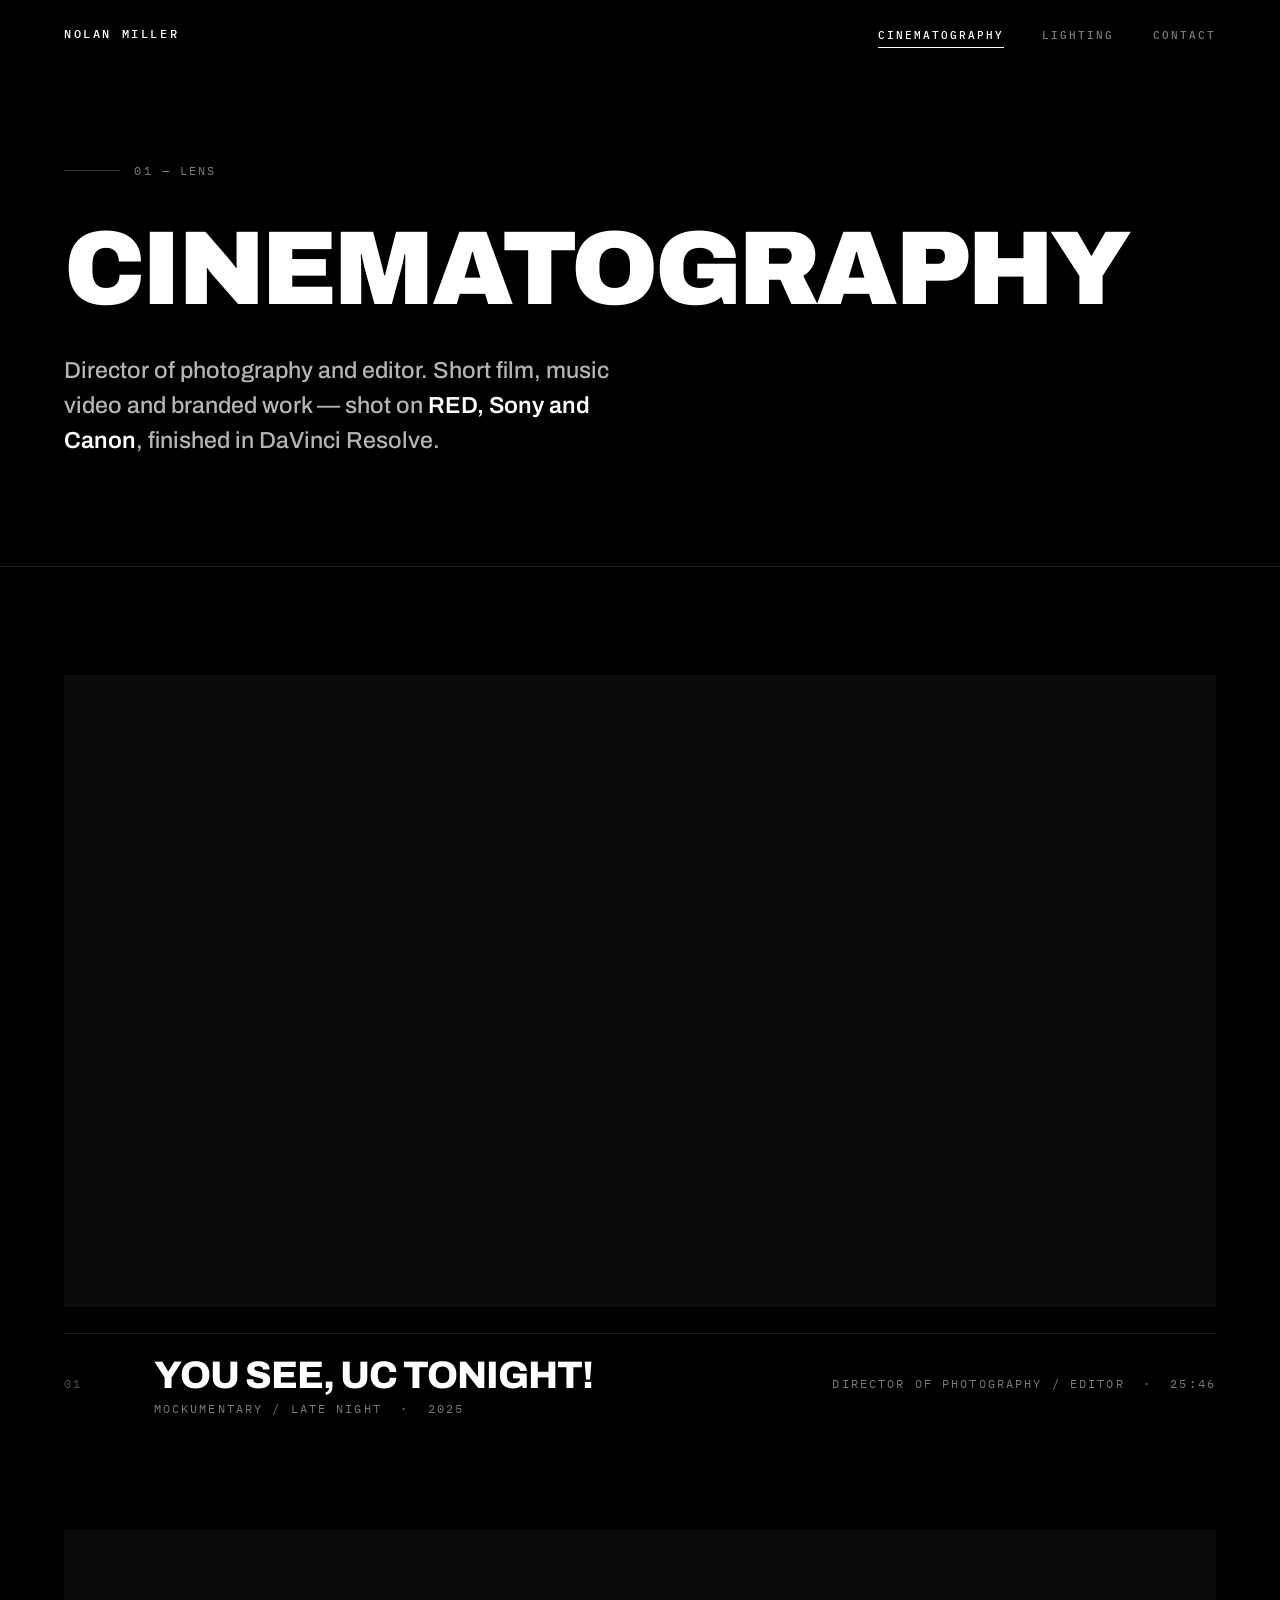
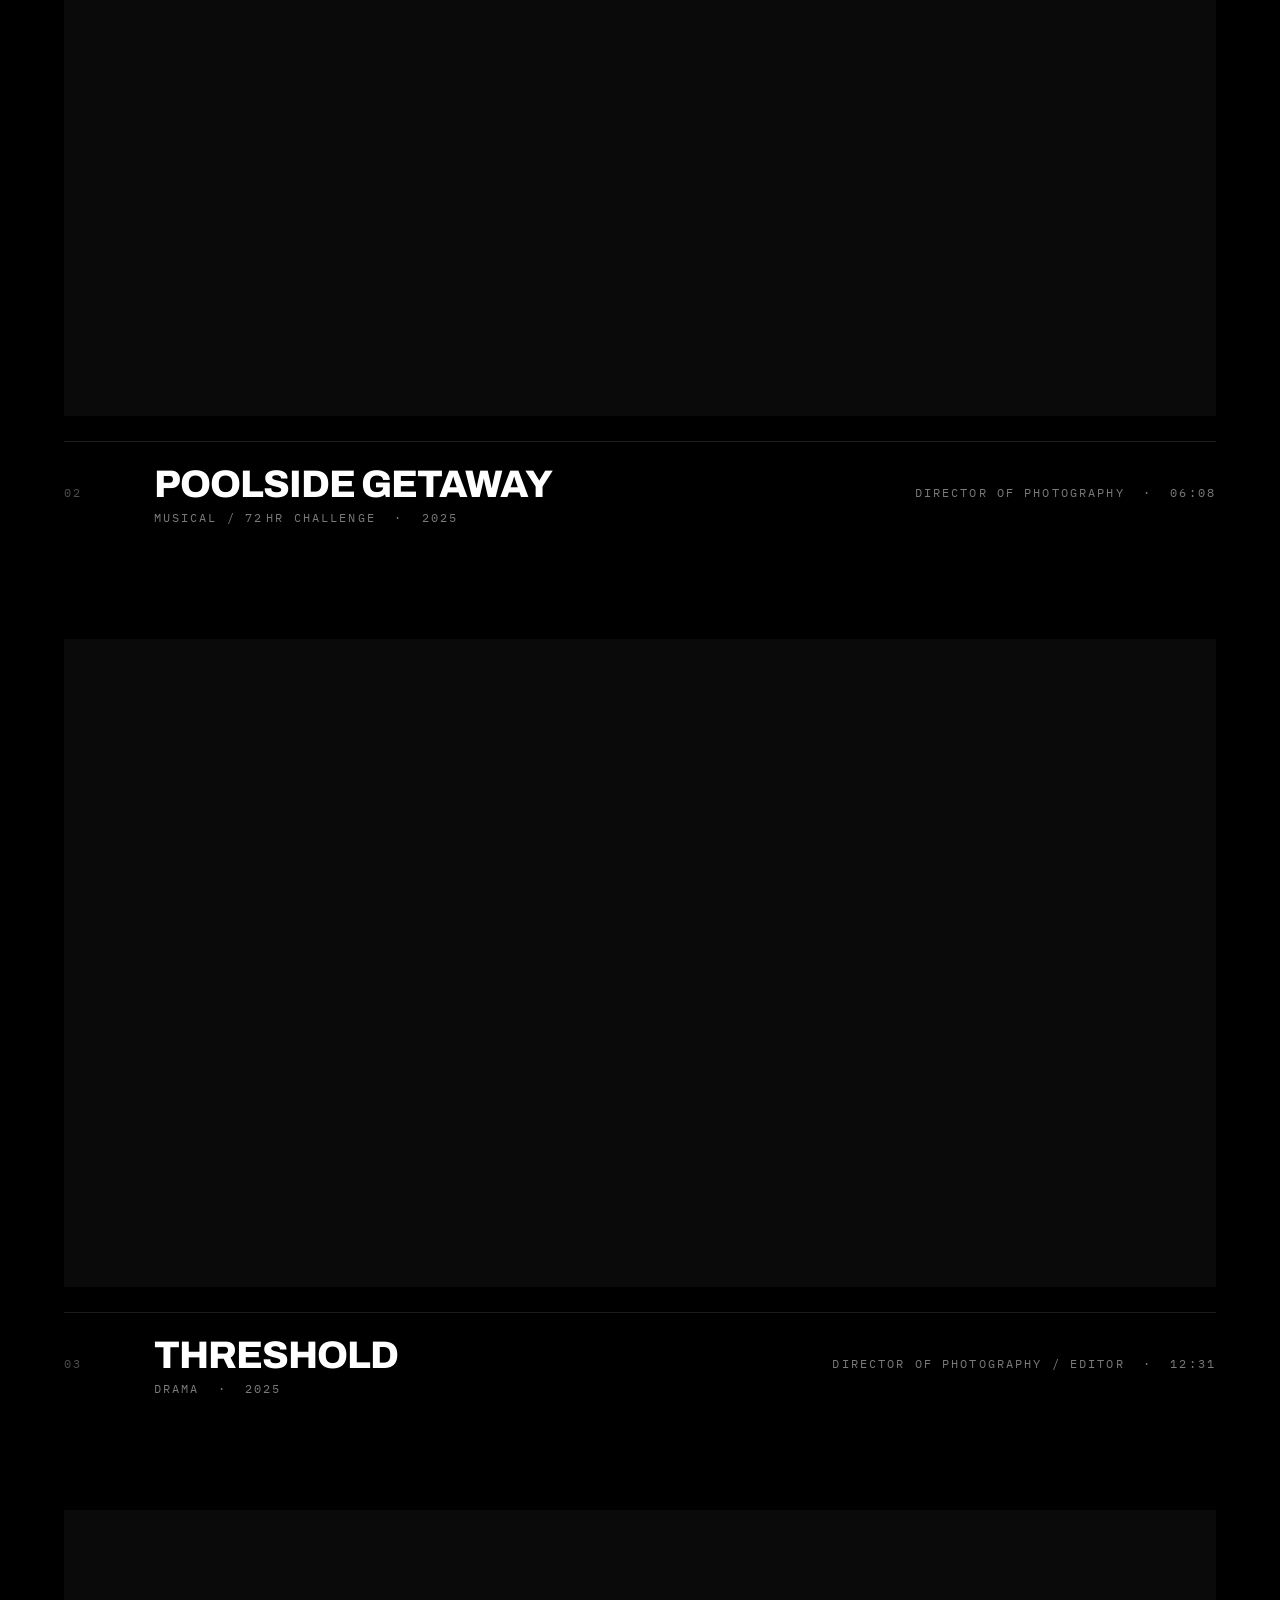
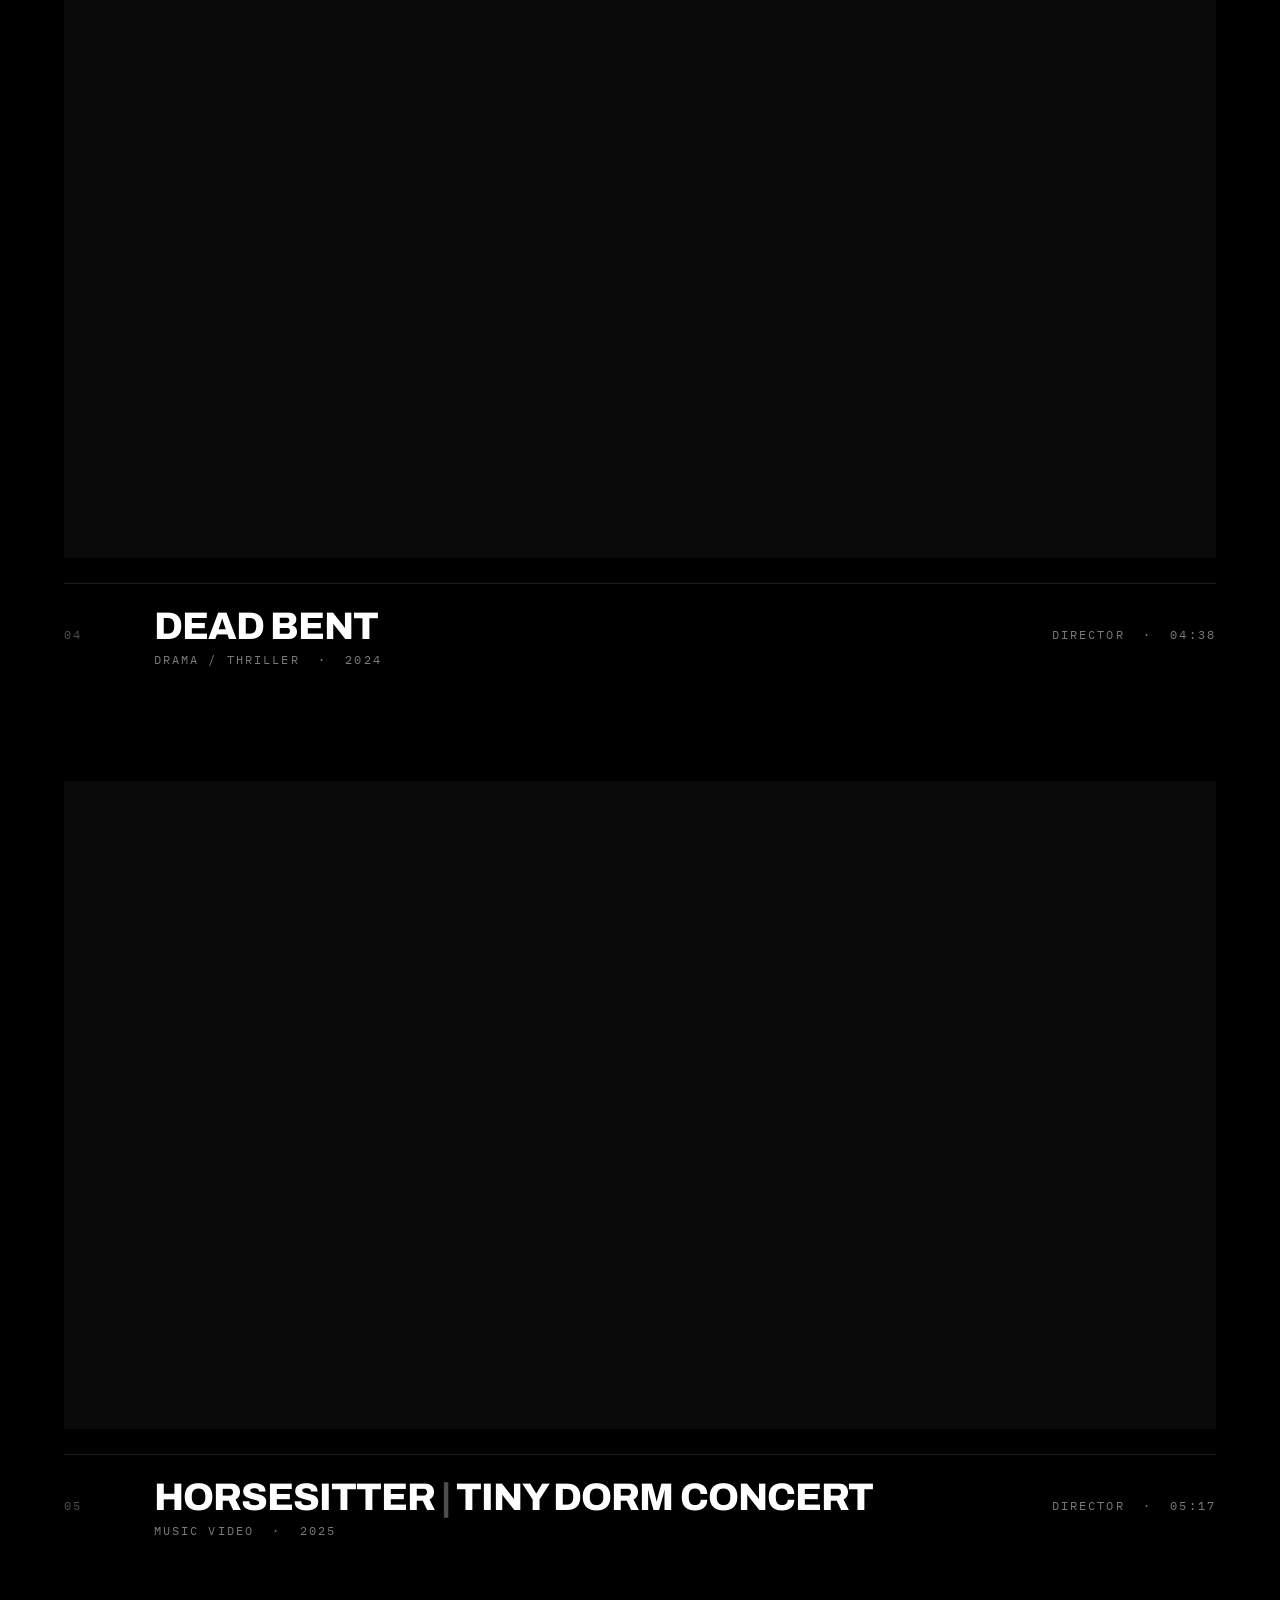
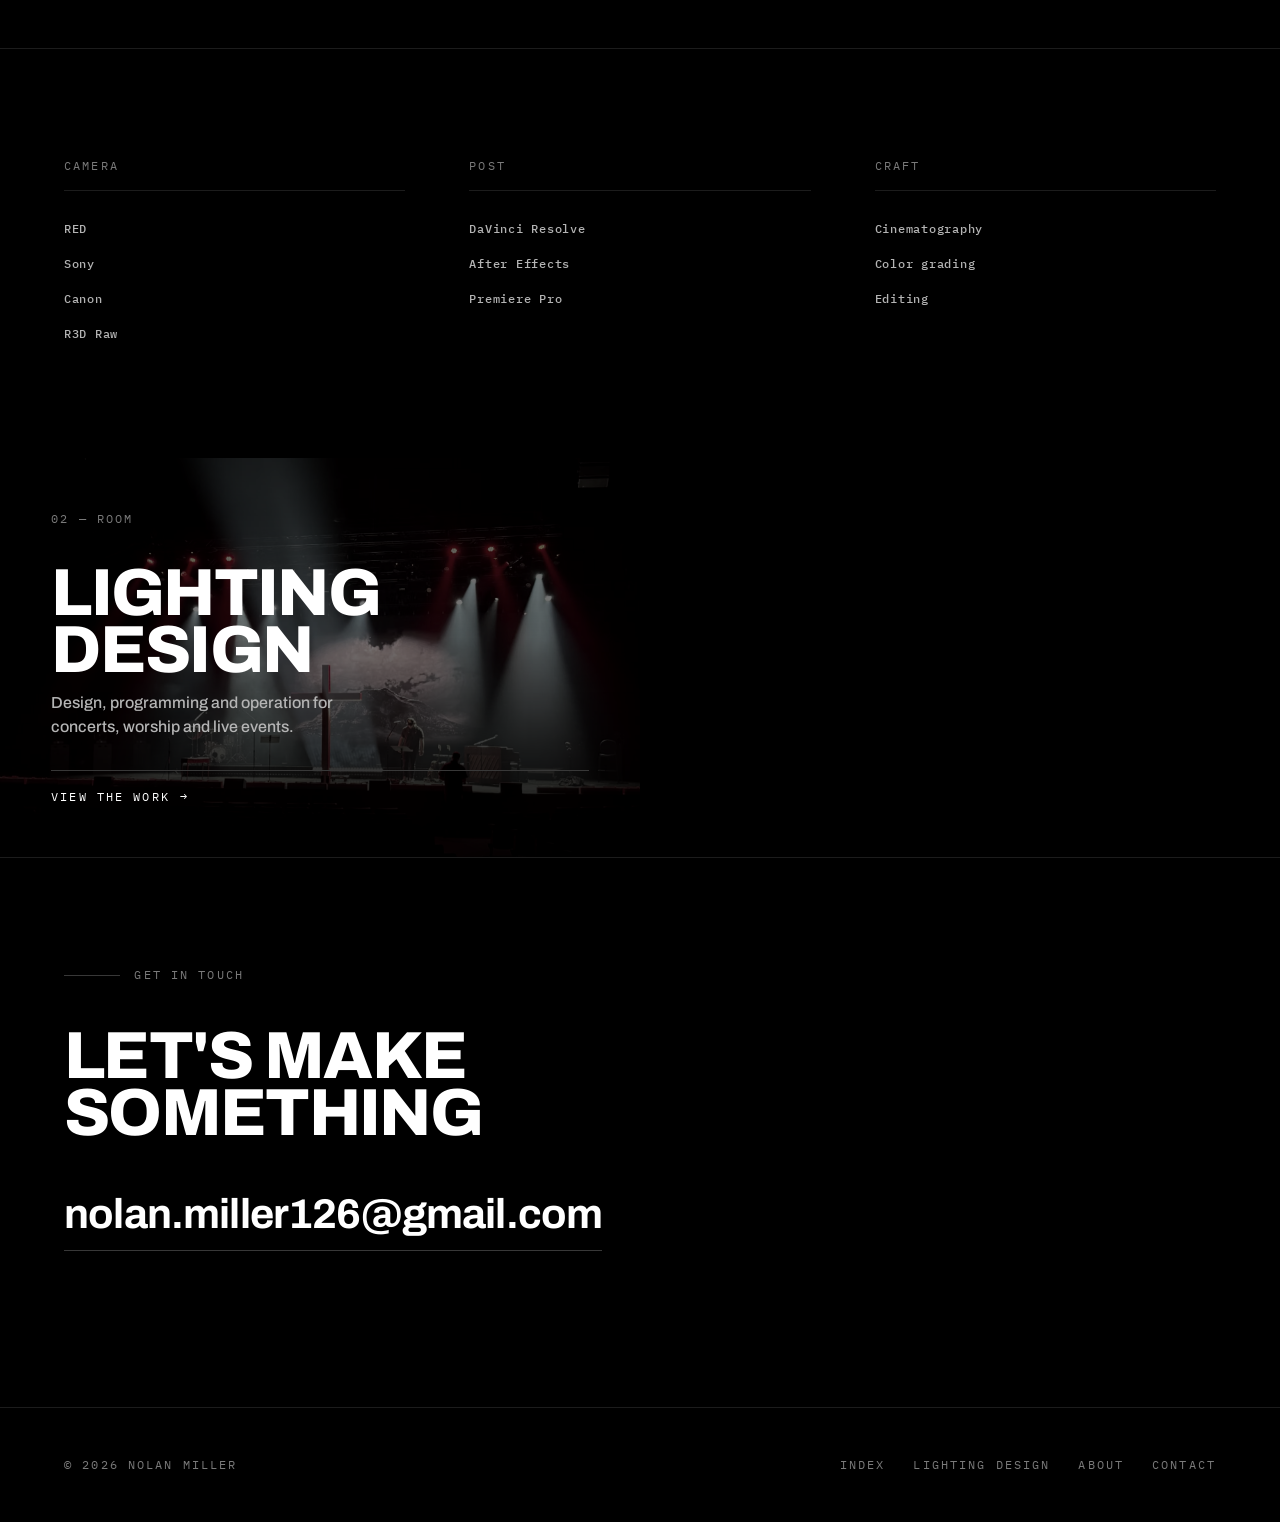
==== cinematography/index.html @ 94302ada "Redesign: "Blackout" — three pages built around light Rebuilds the site around one idea: cinematogra" ====
<!DOCTYPE html>
<html lang="en">
<head>
<meta charset="utf-8">
<meta name="viewport" content="width=device-width, initial-scale=1">
<title>Cinematography — Nolan Miller</title>
<meta name="description" content="Selected cinematography by Nolan Miller — director of photography for short film, music video and branded work in Cincinnati, Ohio.">
<meta name="theme-color" content="#000000">
<link rel="canonical" href="https://nolanmillermedia.com/cinematography/">

<link rel="icon" href="/images/favicon-32x32.png" sizes="32x32" type="image/png">
<link rel="icon" href="/images/favicon-16x16.png" sizes="16x16" type="image/png">
<link rel="apple-touch-icon" href="/images/apple-touch-icon.png">

<meta property="og:type" content="website">
<meta property="og:url" content="https://nolanmillermedia.com/cinematography/">
<meta property="og:title" content="Cinematography — Nolan Miller">
<meta property="og:description" content="Director of photography for short film, music video and branded work.">
<meta property="og:image" content="https://nolanmillermedia.com/images/social-preview.png">
<meta name="twitter:card" content="summary_large_image">

<link rel="preconnect" href="https://fonts.googleapis.com">
<link rel="preconnect" href="https://fonts.gstatic.com" crossorigin>
<link rel="stylesheet" href="https://fonts.googleapis.com/css2?family=Archivo:wght@500;600;700;800;900&family=IBM+Plex+Mono:wght@400;500&display=swap">
<link rel="stylesheet" href="/assets/site.css">
<script>document.documentElement.classList.add('js');</script>
</head>

<body>
<div class="blackout" aria-hidden="true"></div>
<a class="skip" href="#main">Skip to content</a>

<nav class="nav">
  <a class="nav-mark" href="/">Nolan Miller</a>
  <ul class="nav-links">
    <li><a href="/cinematography/" aria-current="page">Cinematography</a></li>
    <li><a href="/lighting/">Lighting</a></li>
    <li class="nav-keep"><a href="/#contact">Contact</a></li>
  </ul>
</nav>

<main id="main">

  <header class="statement shell" style="padding-top:clamp(8rem,18vh,12rem)">
    <p class="eyebrow mono">01 — Lens</p>
    <h1 class="display d-page">Cinematography</h1>
    <p class="lede" style="margin-top:clamp(1.5rem,4vw,2.5rem)">
      Director of photography and editor. Short film, music video and branded work — shot on
      <strong>RED, Sony and Canon</strong>, finished in DaVinci Resolve.
    </p>
  </header>

  <!-- Work ----------------------------------------------------------------- -->
  <div class="works" id="work">

    <!-- 01 -->
    <article class="work reveal">
      <a class="work-link" href="https://www.youtube.com/watch?v=8LwlV5GjqX0" target="_blank" rel="noopener">
        <div class="work-plate plate">
          <picture>
            <source type="image/avif" srcset="/images/opt/ysuc-still-1200.avif 1200w, /images/opt/ysuc-still-2000.avif 2000w" sizes="(max-width: 1600px) 100vw, 1600px">
            <img src="/images/opt/ysuc-still-1200.jpg"
                 srcset="/images/opt/ysuc-still-1200.jpg 1200w, /images/opt/ysuc-still-2000.jpg 2000w"
                 sizes="(max-width: 1600px) 100vw, 1600px"
                 alt="Still from You See, UC Tonight! — a performer seated at a desk under blue practical light."
                 width="1200" height="658" fetchpriority="high" decoding="async">
          </picture>
          <span class="work-cue mono mono--lit">Watch <span aria-hidden="true">&#8599;</span></span>
        </div>
        <div class="work-credit">
          <p class="work-no mono">01</p>
          <div>
            <h2 class="display d-md work-title">You See, UC Tonight!</h2>
            <p class="work-genre mono">Mockumentary / Late night &nbsp;·&nbsp; 2025</p>
          </div>
          <p class="work-role mono">Director of Photography / Editor &nbsp;·&nbsp; 25:46</p>
        </div>
      </a>
    </article>

    <!-- 02 -->
    <article class="work reveal">
      <a class="work-link" href="https://youtu.be/VwbERRhX_No" target="_blank" rel="noopener">
        <div class="work-plate plate">
          <picture>
            <source type="image/avif" srcset="/images/opt/poolside-1200.avif 1200w, /images/opt/poolside-2000.avif 2000w" sizes="(max-width: 1600px) 100vw, 1600px">
            <img src="/images/opt/poolside-1200.jpg"
                 srcset="/images/opt/poolside-1200.jpg 1200w, /images/opt/poolside-2000.jpg 2000w"
                 sizes="(max-width: 1600px) 100vw, 1600px"
                 alt="Still from Poolside Getaway — a daylit exterior portrait framed in widescreen."
                 width="1200" height="506" loading="lazy" decoding="async">
          </picture>
          <span class="work-cue mono mono--lit">Watch <span aria-hidden="true">&#8599;</span></span>
        </div>
        <div class="work-credit">
          <p class="work-no mono">02</p>
          <div>
            <h2 class="display d-md work-title">Poolside Getaway</h2>
            <p class="work-genre mono">Musical / 72&#8202;hr challenge &nbsp;·&nbsp; 2025</p>
          </div>
          <p class="work-role mono">Director of Photography &nbsp;·&nbsp; 06:08</p>
        </div>
      </a>
    </article>

    <!-- 03 — no public link yet -->
    <article class="work reveal">
      <div class="work-link">
        <div class="work-plate plate">
          <picture>
            <source type="image/avif" srcset="/images/opt/threshold-1200.avif 1200w, /images/opt/threshold-2000.avif 2000w" sizes="(max-width: 1600px) 100vw, 1600px">
            <img src="/images/opt/threshold-1200.jpg"
                 srcset="/images/opt/threshold-1200.jpg 1200w, /images/opt/threshold-2000.jpg 2000w"
                 sizes="(max-width: 1600px) 100vw, 1600px"
                 alt="Still from Threshold — a figure lit through a doorway, framed by foreground silhouettes."
                 width="1200" height="675" loading="lazy" decoding="async">
          </picture>
        </div>
        <div class="work-credit">
          <p class="work-no mono">03</p>
          <div>
            <h2 class="display d-md work-title">Threshold</h2>
            <p class="work-genre mono">Drama &nbsp;·&nbsp; 2025</p>
          </div>
          <p class="work-role mono">Director of Photography / Editor &nbsp;·&nbsp; 12:31</p>
        </div>
      </div>
    </article>

    <!-- 04 -->
    <article class="work reveal">
      <a class="work-link" href="https://www.youtube.com/watch?v=4_MYsiE-mr0" target="_blank" rel="noopener">
        <div class="work-plate plate">
          <picture>
            <source type="image/avif" srcset="/images/opt/dead-bent-1200.avif 1200w, /images/opt/dead-bent-2000.avif 2000w" sizes="(max-width: 1600px) 100vw, 1600px">
            <img src="/images/opt/dead-bent-1200.jpg"
                 srcset="/images/opt/dead-bent-1200.jpg 1200w, /images/opt/dead-bent-2000.jpg 2000w"
                 sizes="(max-width: 1600px) 100vw, 1600px"
                 alt="Still from Dead Bent — a figure seen through a partly open door in near darkness."
                 width="1200" height="675" loading="lazy" decoding="async">
          </picture>
          <span class="work-cue mono mono--lit">Watch <span aria-hidden="true">&#8599;</span></span>
        </div>
        <div class="work-credit">
          <p class="work-no mono">04</p>
          <div>
            <h2 class="display d-md work-title">Dead Bent</h2>
            <p class="work-genre mono">Drama / Thriller &nbsp;·&nbsp; 2024</p>
          </div>
          <p class="work-role mono">Director &nbsp;·&nbsp; 04:38</p>
        </div>
      </a>
    </article>

    <!-- 05 -->
    <article class="work reveal">
      <a class="work-link" href="https://www.youtube.com/watch?v=xXmFoCNyP7I" target="_blank" rel="noopener">
        <div class="work-plate plate">
          <picture>
            <source type="image/avif" srcset="/images/opt/horsesitter-1200.avif 1200w, /images/opt/horsesitter-2000.avif 2000w" sizes="(max-width: 1600px) 100vw, 1600px">
            <img src="/images/opt/horsesitter-1200.jpg"
                 srcset="/images/opt/horsesitter-1200.jpg 1200w, /images/opt/horsesitter-2000.jpg 2000w"
                 sizes="(max-width: 1600px) 100vw, 1600px"
                 alt="Still from Horsesitter's Tiny Dorm Concert — a four-piece band playing in a dorm room under pink and purple light."
                 width="1200" height="675" loading="lazy" decoding="async">
          </picture>
          <span class="work-cue mono mono--lit">Watch <span aria-hidden="true">&#8599;</span></span>
        </div>
        <div class="work-credit">
          <p class="work-no mono">05</p>
          <div>
            <h2 class="display d-md work-title">Horsesitter <span style="color:var(--grey-3)">|</span> Tiny Dorm Concert</h2>
            <p class="work-genre mono">Music video &nbsp;·&nbsp; 2025</p>
          </div>
          <p class="work-role mono">Director &nbsp;·&nbsp; 05:17</p>
        </div>
      </a>
    </article>

  </div>

  <!-- Toolkit -------------------------------------------------------------- -->
  <section class="toolkit shell">
    <div class="reveal">
      <h2 class="tool-head mono">Camera</h2>
      <ul class="tool-list">
        <li>RED</li><li>Sony</li><li>Canon</li><li>R3D Raw</li>
      </ul>
    </div>
    <div class="reveal reveal-1">
      <h2 class="tool-head mono">Post</h2>
      <ul class="tool-list">
        <li>DaVinci Resolve</li><li>After Effects</li><li>Premiere Pro</li>
      </ul>
    </div>
    <div class="reveal reveal-2">
      <h2 class="tool-head mono">Craft</h2>
      <ul class="tool-list">
        <li>Cinematography</li><li>Color grading</li><li>Editing</li>
      </ul>
    </div>
  </section>

  <!-- Next ----------------------------------------------------------------- -->
  <div class="split split--single">
    <a class="panel" href="/lighting/">
      <div class="panel-plate plate" aria-hidden="true">
        <picture>
          <source type="image/avif" srcset="/images/opt/room-04-1200.avif 1200w, /images/opt/room-04-2000.avif 2000w" sizes="100vw">
          <img src="/images/opt/room-04-1200.jpg"
               srcset="/images/opt/room-04-1200.jpg 1200w, /images/opt/room-04-2000.jpg 2000w"
               sizes="100vw" alt="" width="1200" height="900" loading="lazy" decoding="async">
        </picture>
      </div>
      <p class="panel-index mono">02 — Room</p>
      <h2 class="display d-lg panel-title">Lighting Design</h2>
      <p class="panel-sub">Design, programming and operation for concerts, worship and live events.</p>
      <span class="panel-go mono mono--lit">
        <span>View the work</span>
        <span class="arw" aria-hidden="true">&rarr;</span>
      </span>
    </a>
  </div>

  <section class="contact shell" id="contact">
    <p class="eyebrow mono reveal">Get in touch</p>
    <h2 class="display d-lg reveal reveal-1">Let's make<br>something</h2>
    <a class="contact-mail reveal reveal-2" href="mailto:nolan.miller126@gmail.com">nolan.miller126@gmail.com</a>
  </section>

</main>

<footer class="footer">
  <p class="mono">&copy; 2026 Nolan Miller</p>
  <ul class="footer-links mono">
    <li><a href="/">Index</a></li>
    <li><a href="/lighting/">Lighting Design</a></li>
    <li><a href="/#about">About</a></li>
    <li><a href="/#contact">Contact</a></li>
  </ul>
</footer>

<script src="/assets/site.js" defer></script>
</body>
</html>
---- assets/site.css ----
/* ==========================================================================
   nolanmillermedia.com — "Blackout"

   One rule, held everywhere: THE SITE HAS NO COLOR. THE WORK DOES.
   The page is black and white. Every pixel of hue comes from the photographs.
   There is deliberately no accent hue anywhere in this file.

   Second rule: work rests UNLIT and comes up on hover/focus. Browsing the
   site is bringing up light on things.
   ========================================================================== */

/* --- Tokens --------------------------------------------------------------- */

:root {
  --black:      #000;
  --raise:      #0a0a0a;   /* raised surface, barely off-black */
  --line:       #1c1c1c;   /* hairline rules */
  --line-lit:   #383838;   /* hairline on hover */

  --white:      #fff;
  --grey-1:     #b4b4b4;   /* body copy */
  --grey-2:     #7a7a7a;   /* secondary meta */
  --grey-3:     #4e4e4e;   /* tertiary, index numerals */

  --display: 'Archivo', 'Helvetica Neue', Helvetica, Arial, sans-serif;
  --mono: 'IBM Plex Mono', ui-monospace, SFMono-Regular, Menlo, monospace;

  /* A fader move: slow to start, decisive at the end. Used for every cue. */
  --cue: cubic-bezier(0.16, 1, 0.3, 1);

  --pad: clamp(1.25rem, 5vw, 5rem);   /* horizontal page gutter */
  --gap: clamp(5rem, 12vh, 11rem);    /* vertical section rhythm */
  --max: 1600px;
}

*, *::before, *::after { box-sizing: border-box; }

html {
  scroll-behavior: smooth;
  -webkit-text-size-adjust: 100%;
}

body {
  margin: 0;
  background: var(--black);
  color: var(--white);
  font-family: var(--display);
  font-weight: 500;
  line-height: 1.5;
  overflow-x: hidden;
  -webkit-font-smoothing: antialiased;
  -moz-osx-font-smoothing: grayscale;
}

img { display: block; max-width: 100%; height: auto; }

a { color: inherit; text-decoration: none; }

h1, h2, h3, p, figure, ul { margin: 0; padding: 0; }
ul { list-style: none; }

::selection { background: var(--white); color: var(--black); }

:focus-visible {
  outline: 2px solid var(--white);
  outline-offset: 3px;
}

.skip {
  position: absolute; left: -9999px;
  background: var(--white); color: var(--black);
  padding: .75rem 1.25rem; z-index: 200;
  font-family: var(--mono); font-size: .75rem;
}
.skip:focus { left: 1rem; top: 1rem; }

.shell { max-width: var(--max); margin-inline: auto; }


/* --- Type ----------------------------------------------------------------- */

/* Display: enormous, uppercase, set tight. A title card, not a headline. */
.display {
  font-weight: 800;
  text-transform: uppercase;
  letter-spacing: -0.025em;
  line-height: 0.86;
  margin: 0;
  text-wrap: balance;
  /* Safety net: "CINEMATOGRAPHY" is a single 14-character word that cannot
     wrap, so without this it silently clips instead of overflowing visibly.
     The clamps below are sized so this should never actually fire. */
  overflow-wrap: break-word;
}

.d-hero { font-size: clamp(3.4rem, 13vw, 12.5rem); font-weight: 900; letter-spacing: -0.035em; }

/* Sized against the longest title on the site, "CINEMATOGRAPHY", which sets
   ~8.9x its font-size in width. At 10vw inside 5vw gutters that leaves only a
   1% margin and clips the final letter around 1400-1470px, so this is
   deliberately backed off to keep real headroom at every width. */
.d-page { font-size: clamp(1.6rem, 8.2vw, 7.6rem);  font-weight: 900; letter-spacing: -0.035em; }

/* Archivo 900 uppercase runs ~10.1x its font-size for "CINEMATOGRAPHY". The
   lower bounds here are set from that measurement so the longest word still
   fits its container at 360px, the narrowest viewport worth supporting. */
.d-lg   { font-size: clamp(1.75rem, 5.2vw, 4.4rem); }
.d-md   { font-size: clamp(1.5rem, 3vw, 2.5rem); }

/* Mono: labels, credits, nav, anything that reads like a cue sheet. */
.mono {
  font-family: var(--mono);
  font-weight: 400;
  font-size: clamp(.62rem, 1.05vw, .74rem);
  letter-spacing: 0.18em;
  text-transform: uppercase;
  color: var(--grey-2);
}
.mono--lit { color: var(--white); }

/* Section eyebrow: mono label preceded by a short rule. */
.eyebrow {
  display: flex;
  align-items: center;
  gap: .9rem;
  margin-bottom: clamp(1.5rem, 4vw, 2.75rem);
}
.eyebrow::before {
  content: '';
  width: clamp(1.75rem, 5vw, 3.5rem);
  height: 1px;
  background: var(--line-lit);
  flex: none;
}

.lede {
  font-size: clamp(1.05rem, 1.9vw, 1.45rem);
  font-weight: 500;
  line-height: 1.5;
  color: var(--grey-1);
  max-width: 46ch;
  text-wrap: pretty;
}
.lede strong { color: var(--white); font-weight: 600; }


/* --- Nav ------------------------------------------------------------------ */

.nav {
  position: fixed;
  inset: 0 0 auto 0;
  z-index: 100;
  display: flex;
  align-items: center;
  justify-content: space-between;
  gap: 1rem;
  padding: 1.35rem var(--pad);
  border-bottom: 1px solid transparent;
  transition: background .5s var(--cue), border-color .5s var(--cue), padding .5s var(--cue);
}
.nav.is-stuck {
  background: rgba(0, 0, 0, .82);
  backdrop-filter: blur(14px) saturate(140%);
  -webkit-backdrop-filter: blur(14px) saturate(140%);
  border-bottom-color: var(--line);
  padding-block: 1rem;
}

.nav-mark {
  font-family: var(--mono);
  font-size: .74rem;
  letter-spacing: 0.22em;
  text-transform: uppercase;
  color: var(--white);
  white-space: nowrap;
}

.nav-links { display: flex; align-items: center; gap: clamp(1.1rem, 3vw, 2.6rem); }
.nav-links a {
  font-family: var(--mono);
  font-size: .7rem;
  letter-spacing: 0.18em;
  text-transform: uppercase;
  color: var(--grey-2);
  transition: color .3s var(--cue);
  position: relative;
  padding-block: .3rem;
}
.nav-links a:hover,
.nav-links a:focus-visible { color: var(--white); }
.nav-links a[aria-current='page'] { color: var(--white); }
.nav-links a[aria-current='page']::after {
  content: '';
  position: absolute;
  left: 0; right: 0; bottom: -2px;
  height: 1px;
  background: var(--white);
}

.nav-toggle { display: none; }


/* --- Hero ----------------------------------------------------------------- */

.hero {
  position: relative;
  min-height: 100svh;
  display: flex;
  flex-direction: column;
  justify-content: flex-end;
  padding: 8rem var(--pad) clamp(2rem, 5vh, 3.5rem);
  overflow: hidden;
  isolation: isolate;
}

.hero-plate {
  position: absolute;
  inset: 0;
  z-index: -2;
}
.hero-plate img {
  width: 100%; height: 100%;
  object-fit: cover;
  /* Knocked back so the type stays the loudest thing — but only just. This
     material is already very low-key, so heavy dimming crushes it to solid
     black and the photograph disappears entirely. */
  filter: brightness(.72) contrast(1.05) saturate(1.02);
}
/* Vignette + floor gradient so type always has something to sit on. */
.hero::after {
  content: '';
  position: absolute;
  inset: 0;
  z-index: -1;
  background:
    linear-gradient(to top, rgba(0,0,0,.92) 0%, rgba(0,0,0,.3) 42%, rgba(0,0,0,0) 68%, rgba(0,0,0,.35) 100%),
    radial-gradient(125% 90% at 50% 45%, transparent 42%, rgba(0,0,0,.55) 100%);
  pointer-events: none;
}

.hero-inner { position: relative; width: 100%; }

.hero-title { margin-bottom: clamp(1.25rem, 3vh, 2rem); }
.hero-title .ln { display: block; }

.hero-meta {
  display: flex;
  flex-wrap: wrap;
  align-items: baseline;
  gap: .6rem clamp(1rem, 3vw, 2.25rem);
  padding-top: clamp(1.1rem, 3vh, 1.75rem);
  border-top: 1px solid var(--line);
}
.hero-meta .sep { color: var(--grey-3); }

.hero-cue {
  position: absolute;
  right: var(--pad);
  bottom: clamp(2rem, 5vh, 3.5rem);
  display: flex;
  align-items: center;
  gap: .75rem;
}
.hero-cue .bar {
  width: 1px; height: 46px;
  background: linear-gradient(to bottom, var(--white), transparent);
  transform-origin: top;
  animation: cue-slide 2.4s var(--cue) infinite;
}
@keyframes cue-slide {
  0%   { transform: scaleY(0); opacity: 0; }
  35%  { transform: scaleY(1); opacity: 1; }
  100% { transform: scaleY(1); opacity: 0; }
}


/* --- Statement ------------------------------------------------------------ */

.statement {
  padding: var(--gap) var(--pad);
  border-bottom: 1px solid var(--line);
}
.statement .display { max-width: 22ch; }
.statement .display em {
  font-style: normal;
  color: var(--grey-3);
}


/* --- The split: two discipline panels ------------------------------------- */

.split {
  display: grid;
  grid-template-columns: 1fr 1fr;
  border-bottom: 1px solid var(--line);
}
.split > * + * { border-left: 1px solid var(--line); }

/* The single "next discipline" panel at the foot of a subpage is full-width,
   so it must be much shorter than the two half-width panels on the index —
   at the tall height it reads as an empty black box with a caption. */
.split--single .panel { min-height: clamp(17rem, 40vh, 24rem); }
.split--single .panel-index { margin-bottom: 1.25rem; }

.panel {
  position: relative;
  display: flex;
  flex-direction: column;
  justify-content: flex-end;
  min-height: clamp(30rem, 78vh, 46rem);
  padding: clamp(2rem, 4vw, 3.5rem);
  overflow: hidden;
  isolation: isolate;
}
.panel-plate { position: absolute; inset: 0; z-index: -2; }
.panel-plate img { width: 100%; height: 100%; object-fit: cover; }
.panel::after {
  content: '';
  position: absolute; inset: 0; z-index: -1;
  background: linear-gradient(to top, rgba(0,0,0,.92) 5%, rgba(0,0,0,.35) 55%, rgba(0,0,0,.6) 100%);
  pointer-events: none;
}

.panel-index { margin-bottom: auto; }
.panel-title { margin: clamp(.75rem, 2vw, 1.1rem) 0 .75rem; }
.panel-sub { color: var(--grey-1); font-size: clamp(.85rem, 1.4vw, 1rem); max-width: 32ch; font-weight: 500; }

.panel-go {
  display: inline-flex;
  align-items: center;
  gap: .6rem;
  margin-top: clamp(1.25rem, 3vw, 1.9rem);
  padding-top: 1.1rem;
  border-top: 1px solid var(--line-lit);
  width: 100%;
}
.panel-go .arw { transition: transform .55s var(--cue); }
.panel:hover .panel-go .arw,
.panel:focus-visible .panel-go .arw { transform: translateX(.4rem); }


/* --- Work: full-width cinematic frames ------------------------------------ */

.works { padding: var(--gap) 0; }

.work + .work { margin-top: clamp(3.5rem, 9vw, 7rem); }

.work-link { display: block; }

.work-plate {
  position: relative;
  overflow: hidden;
  background: var(--raise);
}
.work-plate img { width: 100%; }

/* The play/watch cue, revealed on hover. */
.work-cue {
  position: absolute;
  inset: auto auto clamp(1rem, 2vw, 1.75rem) clamp(1rem, 2vw, 1.75rem);
  display: inline-flex;
  align-items: center;
  gap: .6rem;
  padding: .55rem .9rem;
  background: rgba(0,0,0,.55);
  backdrop-filter: blur(8px);
  -webkit-backdrop-filter: blur(8px);
  border: 1px solid rgba(255,255,255,.28);
  opacity: 0;
  transform: translateY(.5rem);
  transition: opacity .5s var(--cue), transform .5s var(--cue);
}
.work-link:hover .work-cue,
.work-link:focus-visible .work-cue { opacity: 1; transform: none; }

.work-credit {
  display: grid;
  grid-template-columns: 4rem 1fr auto;
  align-items: baseline;
  gap: clamp(.75rem, 2vw, 2rem);
  padding: clamp(1rem, 2.2vw, 1.6rem) var(--pad) 0;
  border-top: 1px solid var(--line);
  margin-top: clamp(1rem, 2.2vw, 1.6rem);
  transition: border-color .5s var(--cue);
}
.work-link:hover .work-credit,
.work-link:focus-visible .work-credit { border-top-color: var(--line-lit); }

.work-no { color: var(--grey-3); }
.work-title { transition: opacity .4s var(--cue); }
.work-genre { margin-top: .5rem; }
.work-role { text-align: right; white-space: nowrap; }

.works .work { padding-inline: var(--pad); }
.works .work-credit { padding-inline: 0; }


/* --- Credits list (lighting) ---------------------------------------------- */

.credits { border-top: 1px solid var(--line); }

.credit {
  display: grid;
  grid-template-columns: 4rem 1.1fr 1fr;
  gap: clamp(1rem, 3vw, 3rem);
  padding: clamp(2rem, 4vw, 3.25rem) var(--pad);
  border-bottom: 1px solid var(--line);
  transition: background .5s var(--cue);
}
.credit:hover { background: var(--raise); }

.credit-no { color: var(--grey-3); }
.credit-venue { margin-bottom: .6rem; }
.credit-role { margin-bottom: 1.1rem; }
.credit-body { color: var(--grey-1); font-size: clamp(.9rem, 1.4vw, 1.02rem); max-width: 44ch; }

.credit-specs { display: flex; flex-direction: column; gap: .5rem; align-items: flex-start; }
.spec {
  display: flex; gap: .75rem;
  font-family: var(--mono);
  font-size: .68rem;
  letter-spacing: .14em;
  text-transform: uppercase;
}
.spec dt { color: var(--grey-3); min-width: 5.5rem; }
.spec dd { color: var(--grey-1); margin: 0; }


/* --- Gallery -------------------------------------------------------------- */

.gallery {
  display: grid;
  grid-template-columns: repeat(2, 1fr);
  gap: 1px;
  background: var(--line);
  border-block: 1px solid var(--line);
}
.shot { position: relative; overflow: hidden; background: var(--black); }
.shot img { width: 100%; height: 100%; object-fit: cover; }

/* The two 4:5 portraits get portrait frames instead of being cropped to 16:9,
   which is what the old carousel did — it showed a narrow band of a tall photo.
   Pairs are matched by aspect so each grid row resolves to one clean height. */
.shot--tall { aspect-ratio: 4 / 5; }
.shot--wide { aspect-ratio: 4 / 3; }

.shot-cap {
  position: absolute;
  inset: auto 0 0 0;
  padding: 2.5rem 1rem .9rem;
  background: linear-gradient(to top, rgba(0,0,0,.85), transparent);
  opacity: 0;
  transition: opacity .5s var(--cue);
}
.shot:hover .shot-cap { opacity: 1; }


/* --- Toolkit -------------------------------------------------------------- */

.toolkit {
  display: grid;
  grid-template-columns: repeat(3, 1fr);
  gap: clamp(2rem, 5vw, 4rem);
  padding: var(--gap) var(--pad);
  border-top: 1px solid var(--line);
}
.tool-head { padding-bottom: 1rem; margin-bottom: 1.25rem; border-bottom: 1px solid var(--line); }
.tool-list li {
  font-family: var(--mono);
  font-size: .78rem;
  letter-spacing: .06em;
  color: var(--grey-1);
  padding: .5rem 0;
}


/* --- About ---------------------------------------------------------------- */

.about {
  display: grid;
  grid-template-columns: 1fr 1.15fr;
  gap: clamp(2rem, 6vw, 6rem);
  padding: var(--gap) var(--pad);
  border-bottom: 1px solid var(--line);
}
.about-body { display: flex; flex-direction: column; gap: 1.25rem; }
.about-body p {
  color: var(--grey-1);
  font-size: clamp(1rem, 1.5vw, 1.15rem);
  line-height: 1.65;
  max-width: 52ch;
  text-wrap: pretty;
}
.about-body p:first-child { color: var(--white); font-size: clamp(1.1rem, 2vw, 1.5rem); line-height: 1.45; }


/* --- Contact -------------------------------------------------------------- */

.contact { padding: var(--gap) var(--pad); }

.contact-mail {
  display: inline-block;
  margin: clamp(1.5rem, 4vw, 2.5rem) 0 clamp(2rem, 5vw, 3rem);
  font-size: clamp(1.1rem, 3.6vw, 2.6rem);
  font-weight: 700;
  letter-spacing: -0.02em;
  border-bottom: 1px solid var(--line-lit);
  padding-bottom: .35rem;
  transition: border-color .4s var(--cue), opacity .4s var(--cue);
  overflow-wrap: anywhere;
}
.contact-mail:hover { border-bottom-color: var(--white); }

.profiles {
  display: grid;
  grid-template-columns: repeat(3, 1fr);
  border-top: 1px solid var(--line);
}
.profile {
  display: flex;
  flex-direction: column;
  gap: .55rem;
  padding: clamp(1.25rem, 3vw, 2rem) 0;
  border-bottom: 1px solid transparent;
  transition: border-color .45s var(--cue);
}
.profile + .profile { border-left: 1px solid var(--line); padding-left: clamp(1rem, 3vw, 2rem); }
.profile:hover { border-bottom-color: var(--white); }
.profile-handle { color: var(--grey-1); font-family: var(--mono); font-size: .78rem; letter-spacing: .08em; }


/* --- Footer --------------------------------------------------------------- */

.footer {
  display: flex;
  flex-wrap: wrap;
  align-items: center;
  justify-content: space-between;
  gap: 1rem 2rem;
  padding: clamp(2rem, 5vw, 3rem) var(--pad);
  border-top: 1px solid var(--line);
}
.footer-links { display: flex; flex-wrap: wrap; gap: 1rem 1.75rem; }
.footer-links a { transition: color .3s var(--cue); }
.footer-links a:hover { color: var(--white); }


/* ==========================================================================
   UNLIT → LIT
   Work rests dimmed and desaturated, and comes up to full colour on
   hover/focus. Gated behind (hover: hover) so touch devices — which can
   never trigger it — get the lit state from the start.
   ========================================================================== */

.plate img {
  transition: filter 1.1s var(--cue), transform 1.4s var(--cue);
  will-change: filter, transform;
}

@media (hover: hover) and (pointer: fine) {
  /* Tuned against this specific material: these are night exteriors, haze and
     low-key interiors, so the unlit state has to stay readable rather than
     going to mud. Desaturation carries most of the "unlit" read; brightness
     only assists. */
  .plate img { filter: grayscale(.62) brightness(.74) contrast(1.06); }

  .panel:hover .plate img,
  .panel:focus-visible .plate img,
  .work-link:hover .plate img,
  .work-link:focus-visible .plate img,
  .shot:hover img,
  .shot:focus-within img {
    filter: none;
    transform: scale(1.035);
  }

  /* A bump: neighbouring work dims slightly further while one is lit. */
  .works:hover .work-link:not(:hover) .work-title { opacity: .45; }
}


/* ==========================================================================
   CUES (motion)

   Everything here degrades safely. Reveals only arm themselves once the
   `js` class is on <html>, so with JS disabled every element is simply
   visible — the previous site went fully blank without JS.
   ========================================================================== */

/* Blackout → up. Pure CSS, so it can never leave the page stuck black. */
.blackout { display: none; }

.js .blackout {
  display: block;
  position: fixed;
  inset: 0;
  z-index: 300;
  background: var(--black);
  pointer-events: none;
  animation: house-lights 1.5s var(--cue) forwards;
}
@keyframes house-lights {
  0%   { opacity: 1; }
  100% { opacity: 0; visibility: hidden; }
}

.js .hero-plate img { animation: plate-up 2.4s var(--cue) forwards; }
@keyframes plate-up {
  from { transform: scale(1.07); }
  to   { transform: none; }
}

.js .hero-inner > * { animation: fade-up 1.15s var(--cue) backwards; }
.js .hero-title { animation-delay: .35s; }
.js .hero-meta  { animation-delay: .55s; }
.js .hero-cue   { animation: fade-up 1.15s var(--cue) .8s backwards; }

@keyframes fade-up {
  from { opacity: 0; transform: translateY(1.5rem); }
  to   { opacity: 1; transform: none; }
}

/* Scroll reveal — a fader move. */
.js .reveal {
  opacity: 0;
  transform: translateY(2rem);
  transition: opacity 1s var(--cue), transform 1s var(--cue);
}
.js .reveal.is-lit { opacity: 1; transform: none; }
.js .reveal-1 { transition-delay: .1s; }
.js .reveal-2 { transition-delay: .2s; }
.js .reveal-3 { transition-delay: .3s; }


/* --- Reduced motion: kill every cue, keep every state --------------------- */

@media (prefers-reduced-motion: reduce) {
  html { scroll-behavior: auto; }

  *, *::before, *::after {
    animation-duration: .001ms !important;
    animation-iteration-count: 1 !important;
    transition-duration: .001ms !important;
  }
  .js .blackout { display: none; }
  .js .reveal { opacity: 1; transform: none; }
  .hero-cue .bar { animation: none; }
  .plate img { filter: none !important; transform: none !important; }
}


/* ==========================================================================
   BREAKPOINTS
   Real width breakpoints. The old site keyed its entire mobile layout on
   (pointer: coarse), so an iPad Pro in landscape got the phone layout and a
   1024px tablet got the full desktop one.
   ========================================================================== */

@media (max-width: 1100px) {
  .toolkit  { grid-template-columns: repeat(2, 1fr); }
  .credit   { grid-template-columns: 3rem 1fr; }
  .credit-specs { grid-column: 2; padding-top: .5rem; }
  .about    { grid-template-columns: 1fr; }
}

@media (max-width: 860px) {
  .split { grid-template-columns: 1fr; }
  .split > * + * { border-left: 0; border-top: 1px solid var(--line); }
  .panel { min-height: clamp(24rem, 62vh, 34rem); }

  .work-credit { grid-template-columns: 2.5rem 1fr; }
  .work-role { grid-column: 2; text-align: left; margin-top: .5rem; white-space: normal; }

  .profiles { grid-template-columns: 1fr; }
  .profile + .profile { border-left: 0; padding-left: 0; border-top: 1px solid var(--line); }
}

@media (max-width: 620px) {
  /* Keep all three destinations on phones — tightened rather than hidden.
     Dropping the two disciplines here would strand a phone user on a subpage
     with no way back to the other one except the footer. Measured to fit
     inside 390px alongside the wordmark. */
  .nav { padding-inline: 1rem; }
  .nav-mark  { font-size: .6rem; letter-spacing: .12em; }
  .nav-links { gap: .7rem; }
  .nav-links a { font-size: .55rem; letter-spacing: .06em; }

  .hero { justify-content: flex-end; padding-top: 6rem; }
  .hero-cue { display: none; }

  .toolkit  { grid-template-columns: 1fr; }
  .gallery  { grid-template-columns: 1fr; }

  .credit { grid-template-columns: 1fr; }
  .credit-no { margin-bottom: .75rem; }
  .credit-specs { grid-column: 1; }

  .footer { flex-direction: column; align-items: flex-start; }
}

@media (max-width: 400px) {
  .work-credit { grid-template-columns: 1fr; }
  .work-no { margin-bottom: .4rem; }
}

/* Print: black-on-white, images off. */
@media print {
  body { background: #fff; color: #000; }
  .nav, .blackout, .hero-cue, .work-cue { display: none !important; }
  .plate, .hero-plate, .panel-plate { display: none !important; }
}
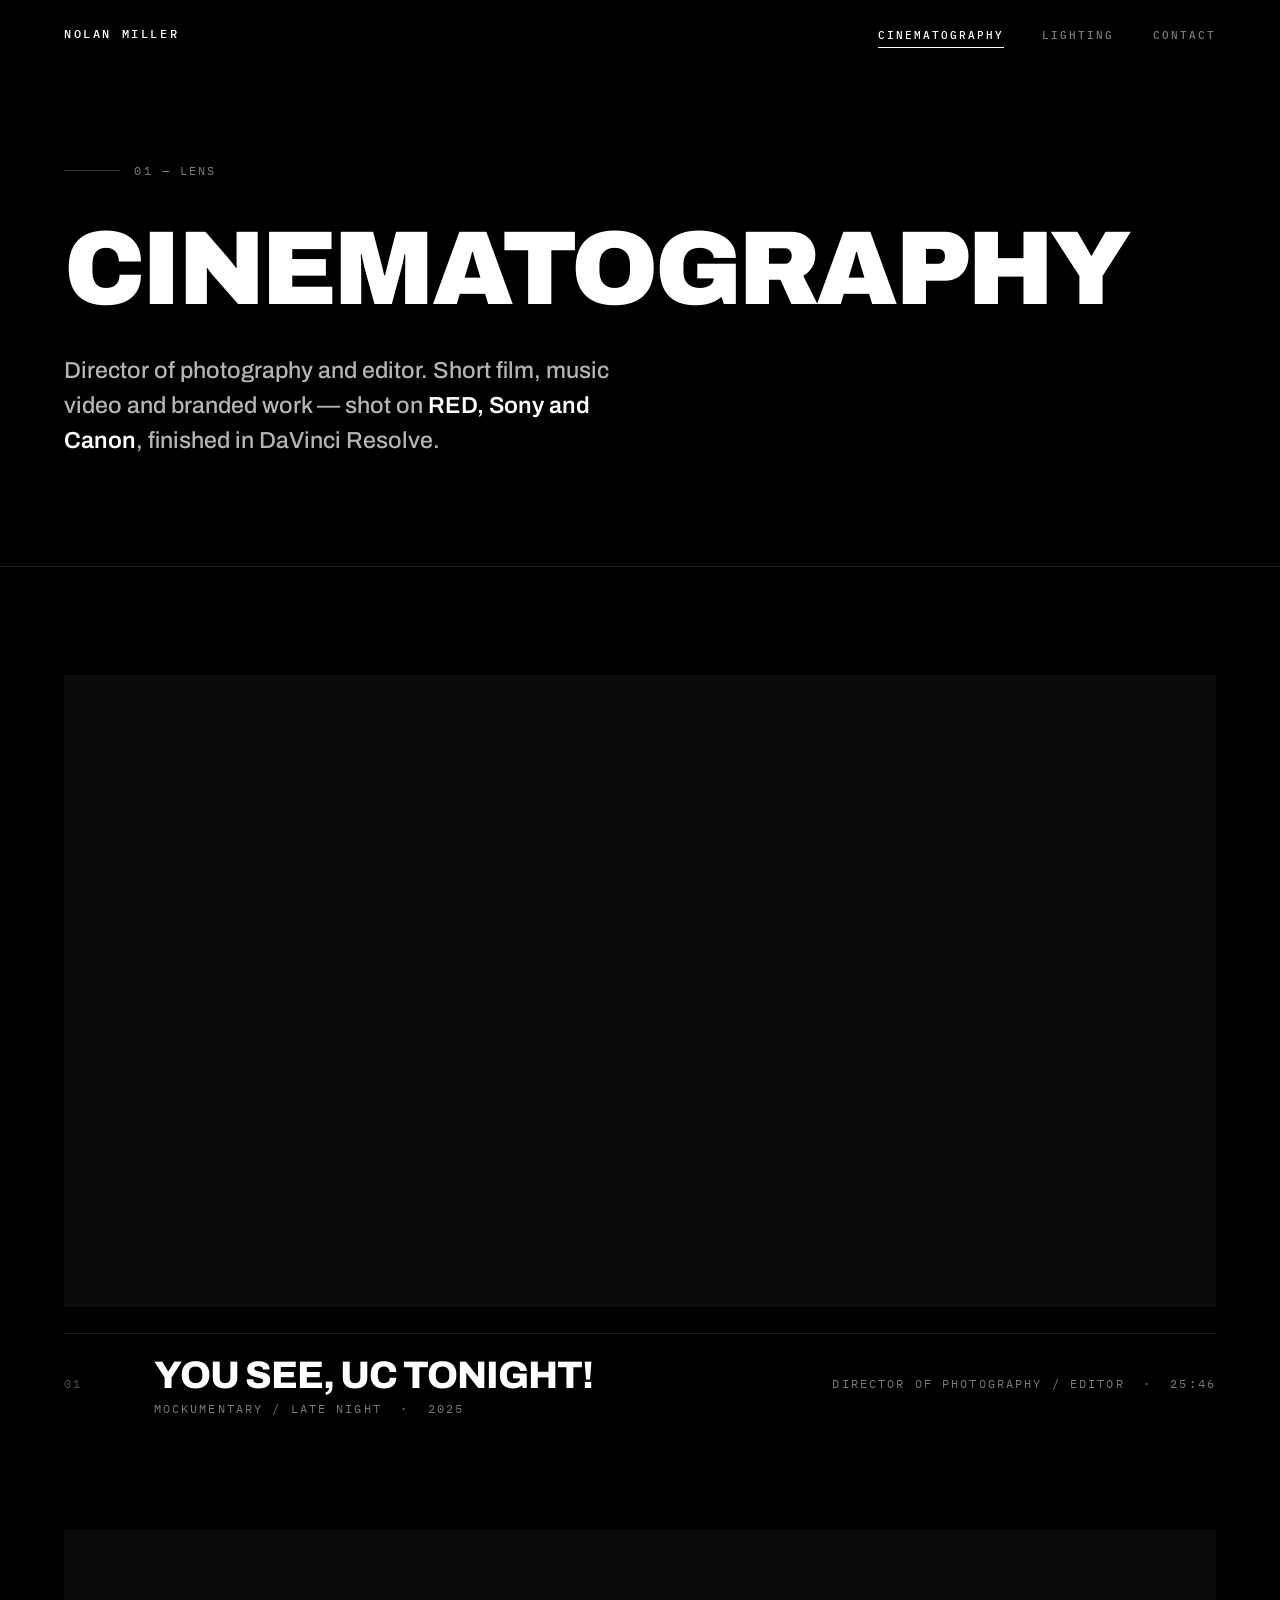
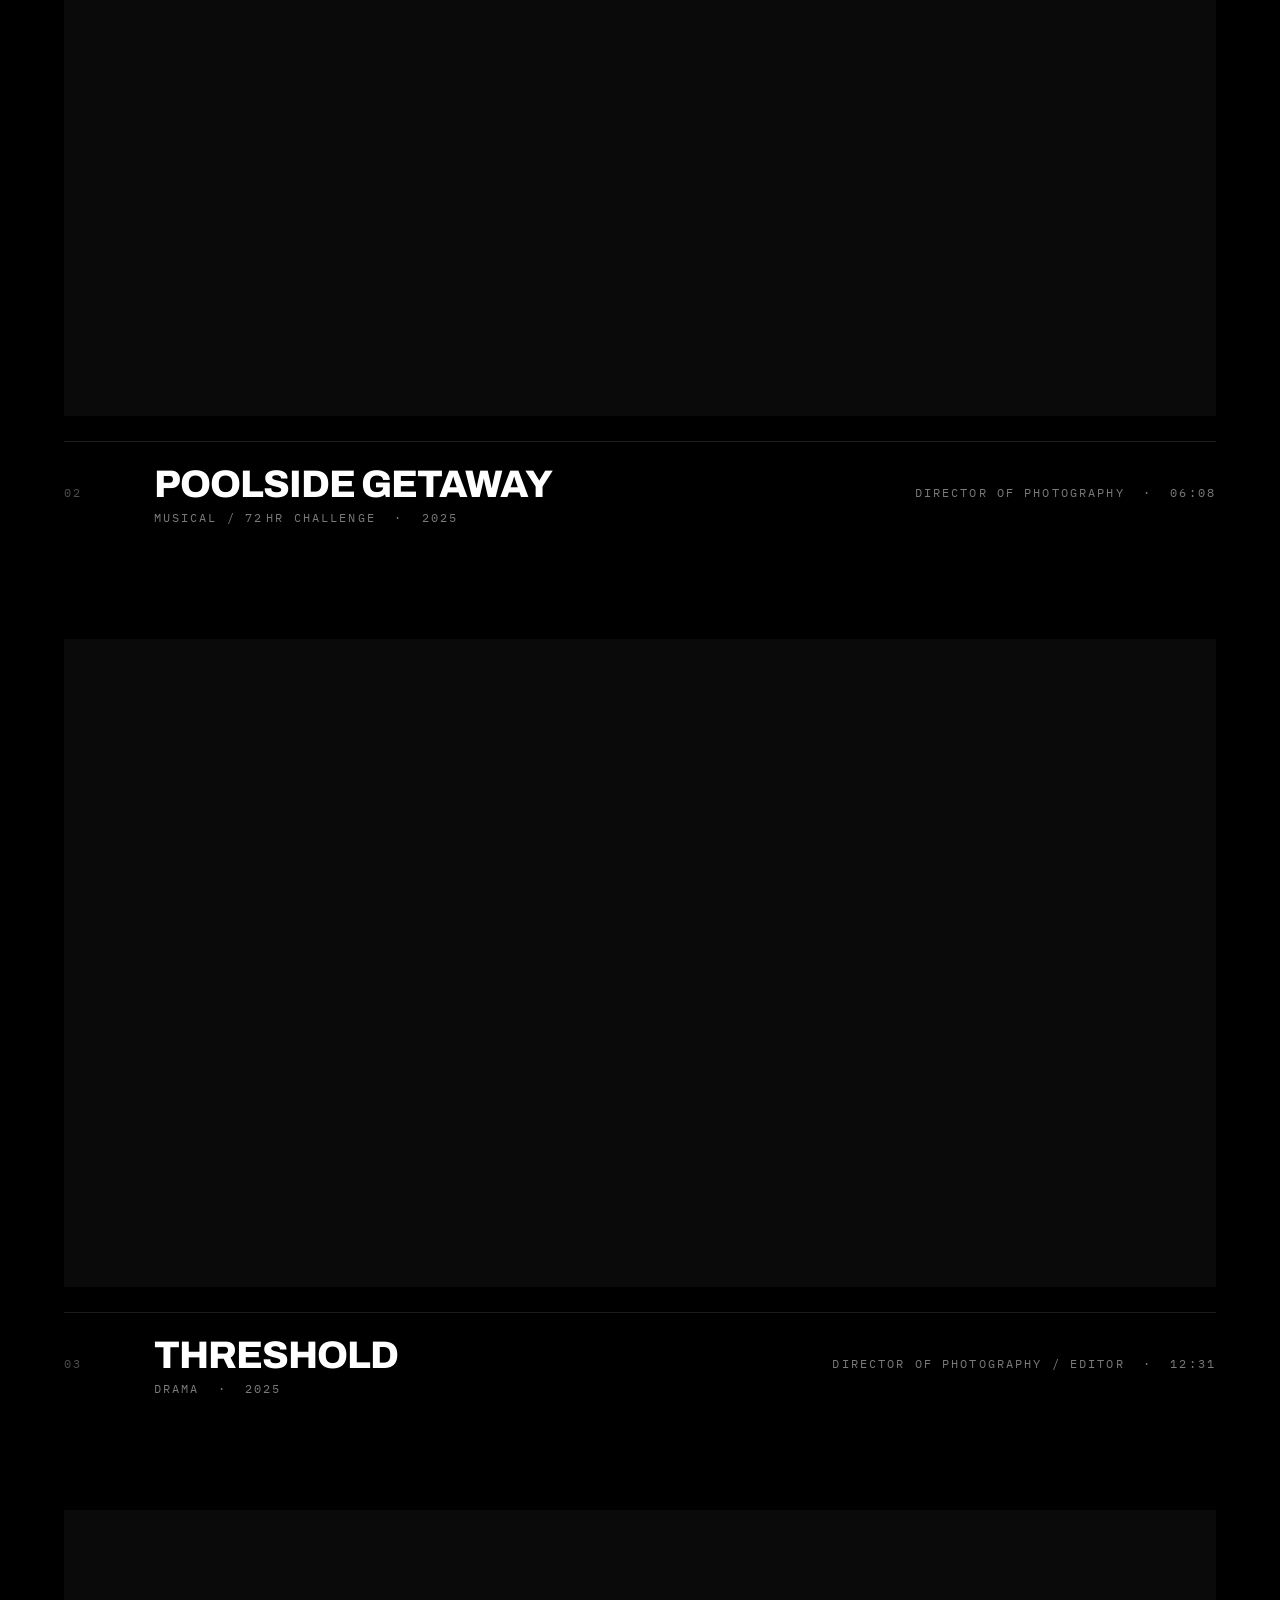
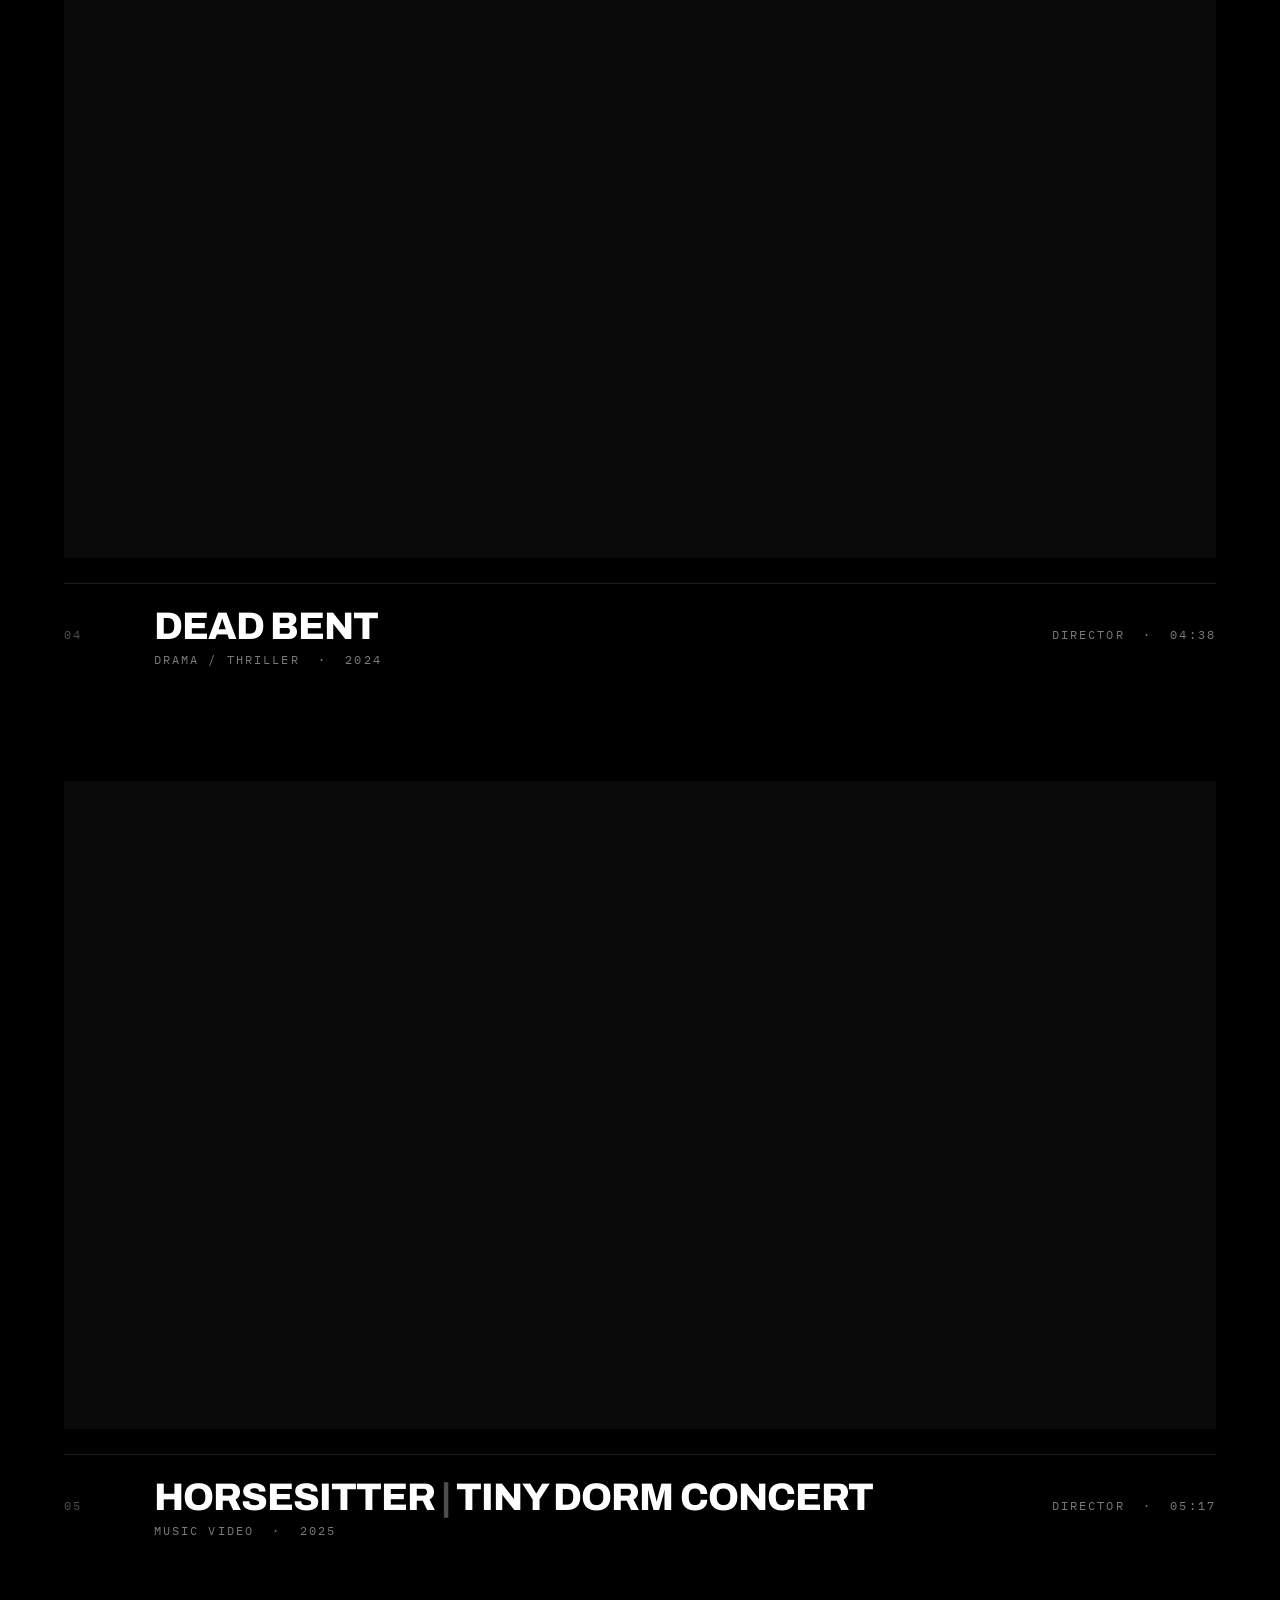
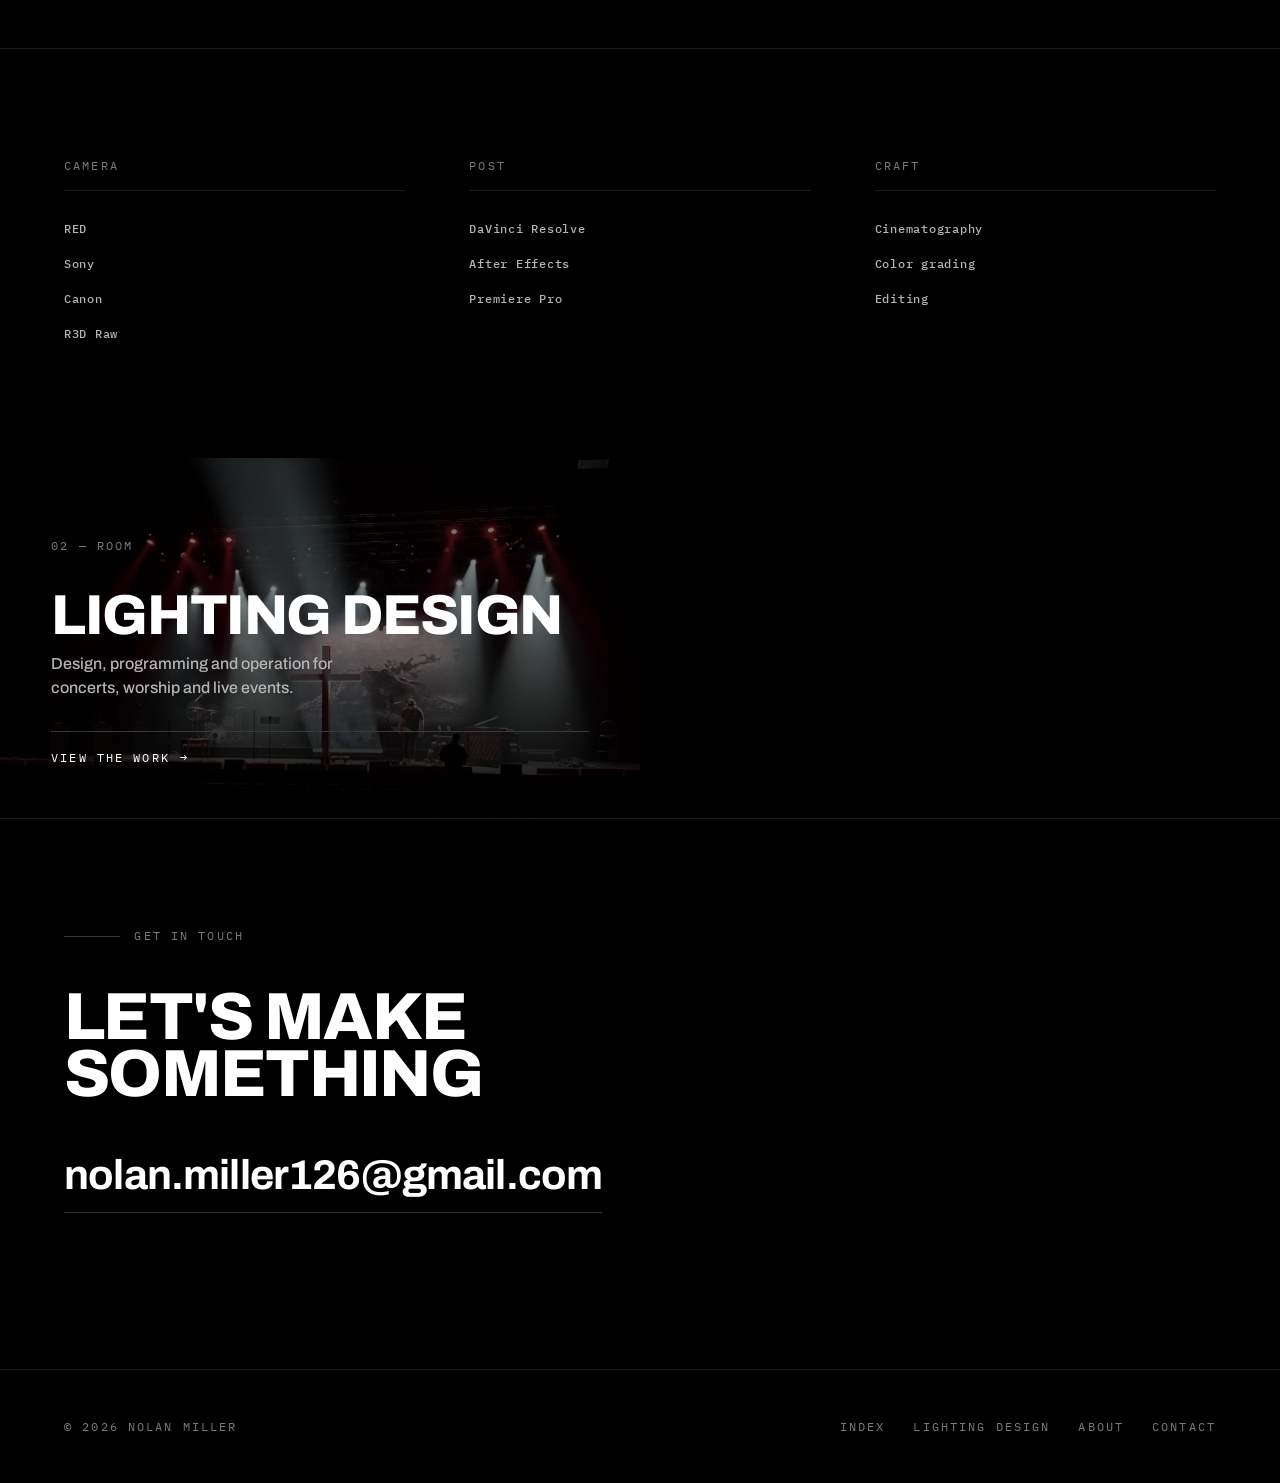
==== commit 4dd22b5a: "Merge fix-canonical" ====
--- a/cinematography/index.html
+++ b/cinematography/index.html
@@ -6,17 +6,17 @@
 <title>Cinematography — Nolan Miller</title>
 <meta name="description" content="Selected cinematography by Nolan Miller — director of photography for short film, music video and branded work in Cincinnati, Ohio.">
 <meta name="theme-color" content="#000000">
-<link rel="canonical" href="https://nolanmillermedia.com/cinematography/">
+<link rel="canonical" href="https://www.nolanmillermedia.com/cinematography/">
 
 <link rel="icon" href="/images/favicon-32x32.png" sizes="32x32" type="image/png">
 <link rel="icon" href="/images/favicon-16x16.png" sizes="16x16" type="image/png">
 <link rel="apple-touch-icon" href="/images/apple-touch-icon.png">
 
 <meta property="og:type" content="website">
-<meta property="og:url" content="https://nolanmillermedia.com/cinematography/">
+<meta property="og:url" content="https://www.nolanmillermedia.com/cinematography/">
 <meta property="og:title" content="Cinematography — Nolan Miller">
 <meta property="og:description" content="Director of photography for short film, music video and branded work.">
-<meta property="og:image" content="https://nolanmillermedia.com/images/social-preview.png">
+<meta property="og:image" content="https://www.nolanmillermedia.com/images/social-preview.png">
 <meta name="twitter:card" content="summary_large_image">
 
 <link rel="preconnect" href="https://fonts.googleapis.com">
--- a/assets/site.css
+++ b/assets/site.css
@@ -317,12 +317,20 @@
 .panel::after {
   content: '';
   position: absolute; inset: 0; z-index: -1;
-  background: linear-gradient(to top, rgba(0,0,0,.92) 5%, rgba(0,0,0,.35) 55%, rgba(0,0,0,.6) 100%);
+  background: linear-gradient(to top, rgba(0,0,0,.9) 4%, rgba(0,0,0,.28) 58%, rgba(0,0,0,.45) 100%);
   pointer-events: none;
 }
 
 .panel-index { margin-bottom: auto; }
-.panel-title { margin: clamp(.75rem, 2vw, 1.1rem) 0 .75rem; }
+
+/* Panels are half-width on desktop, so the shared .d-lg size overflows here —
+   "CINEMATOGRAPHY" needs ~10.1x its font-size and only gets ~607px of column.
+   Sized to fit the column rather than the page. */
+.panel-title {
+  margin: clamp(.75rem, 2vw, 1.1rem) 0 .75rem;
+  font-size: clamp(1.6rem, 3.6vw, 3.2rem);
+}
+.split--single .panel-title { font-size: clamp(1.6rem, 4.4vw, 4rem); }
 .panel-sub { color: var(--grey-1); font-size: clamp(.85rem, 1.4vw, 1rem); max-width: 32ch; font-weight: 500; }
 
 .panel-go {
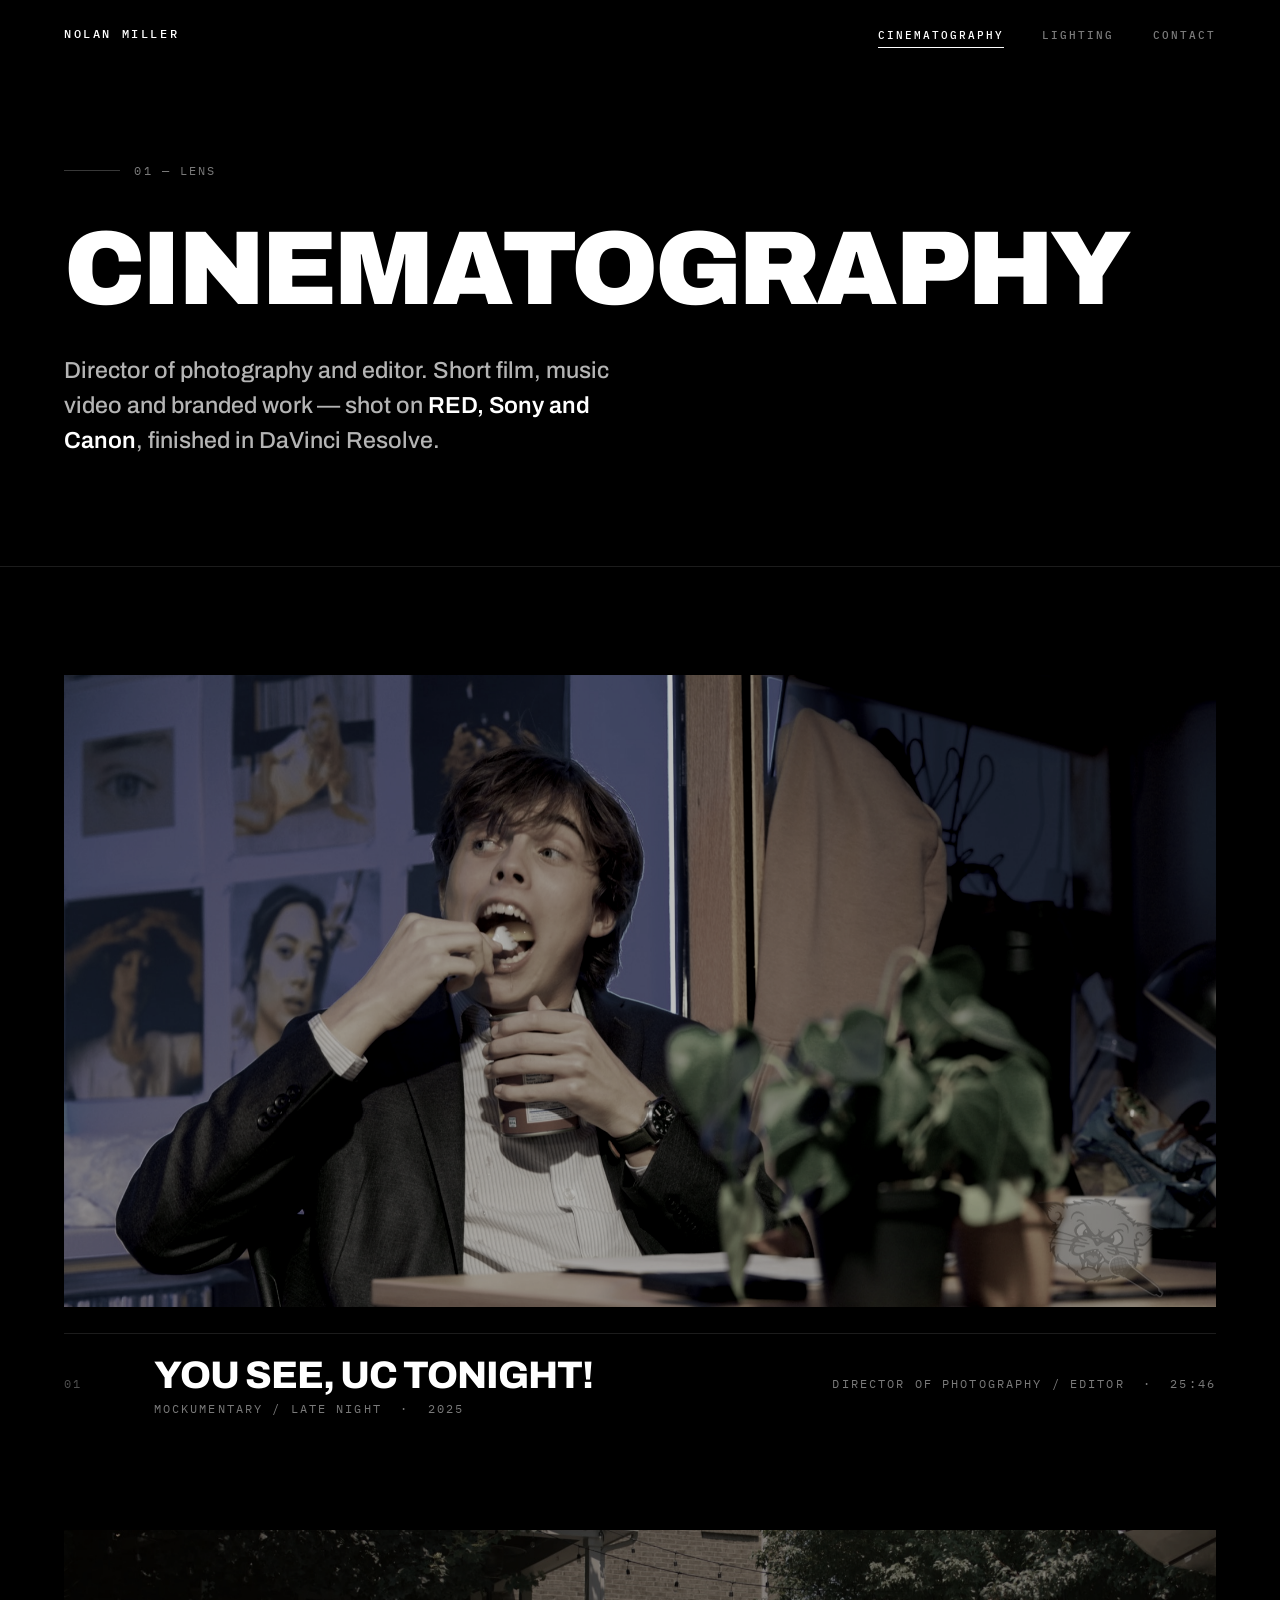
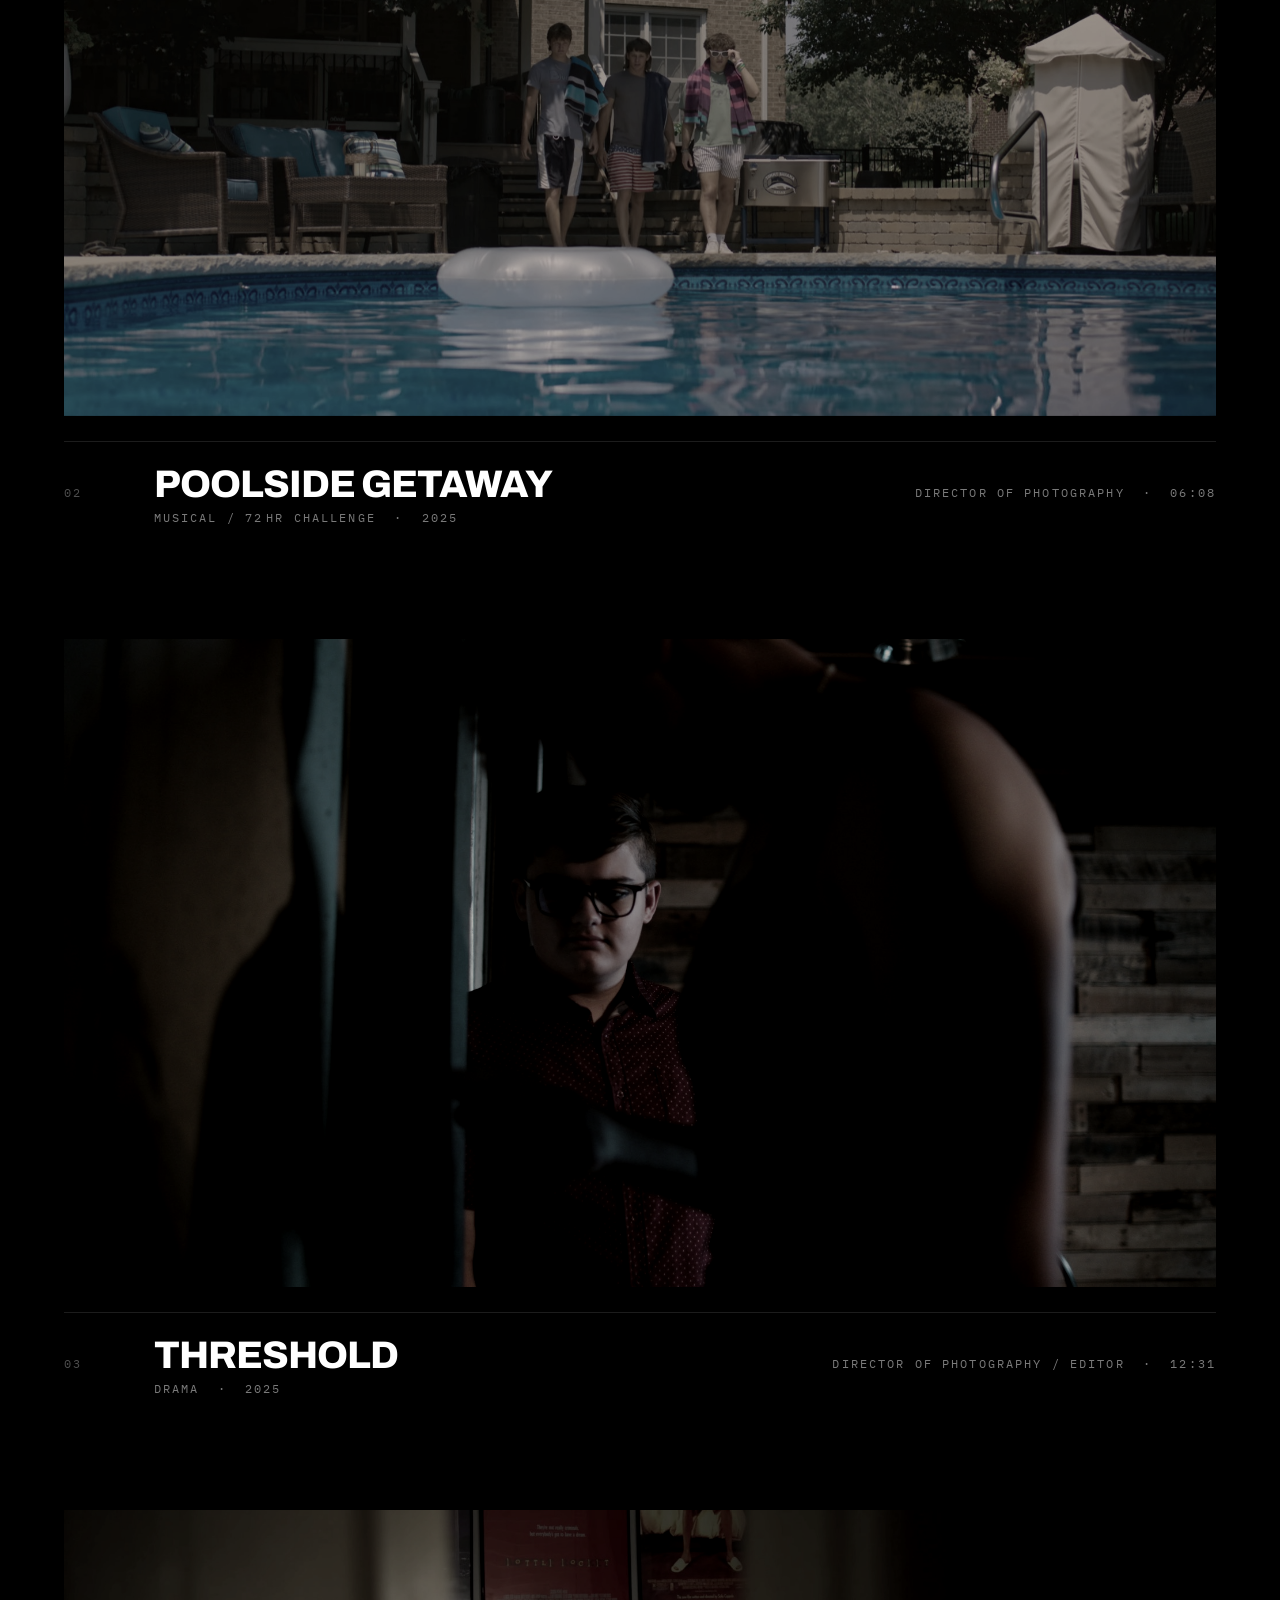
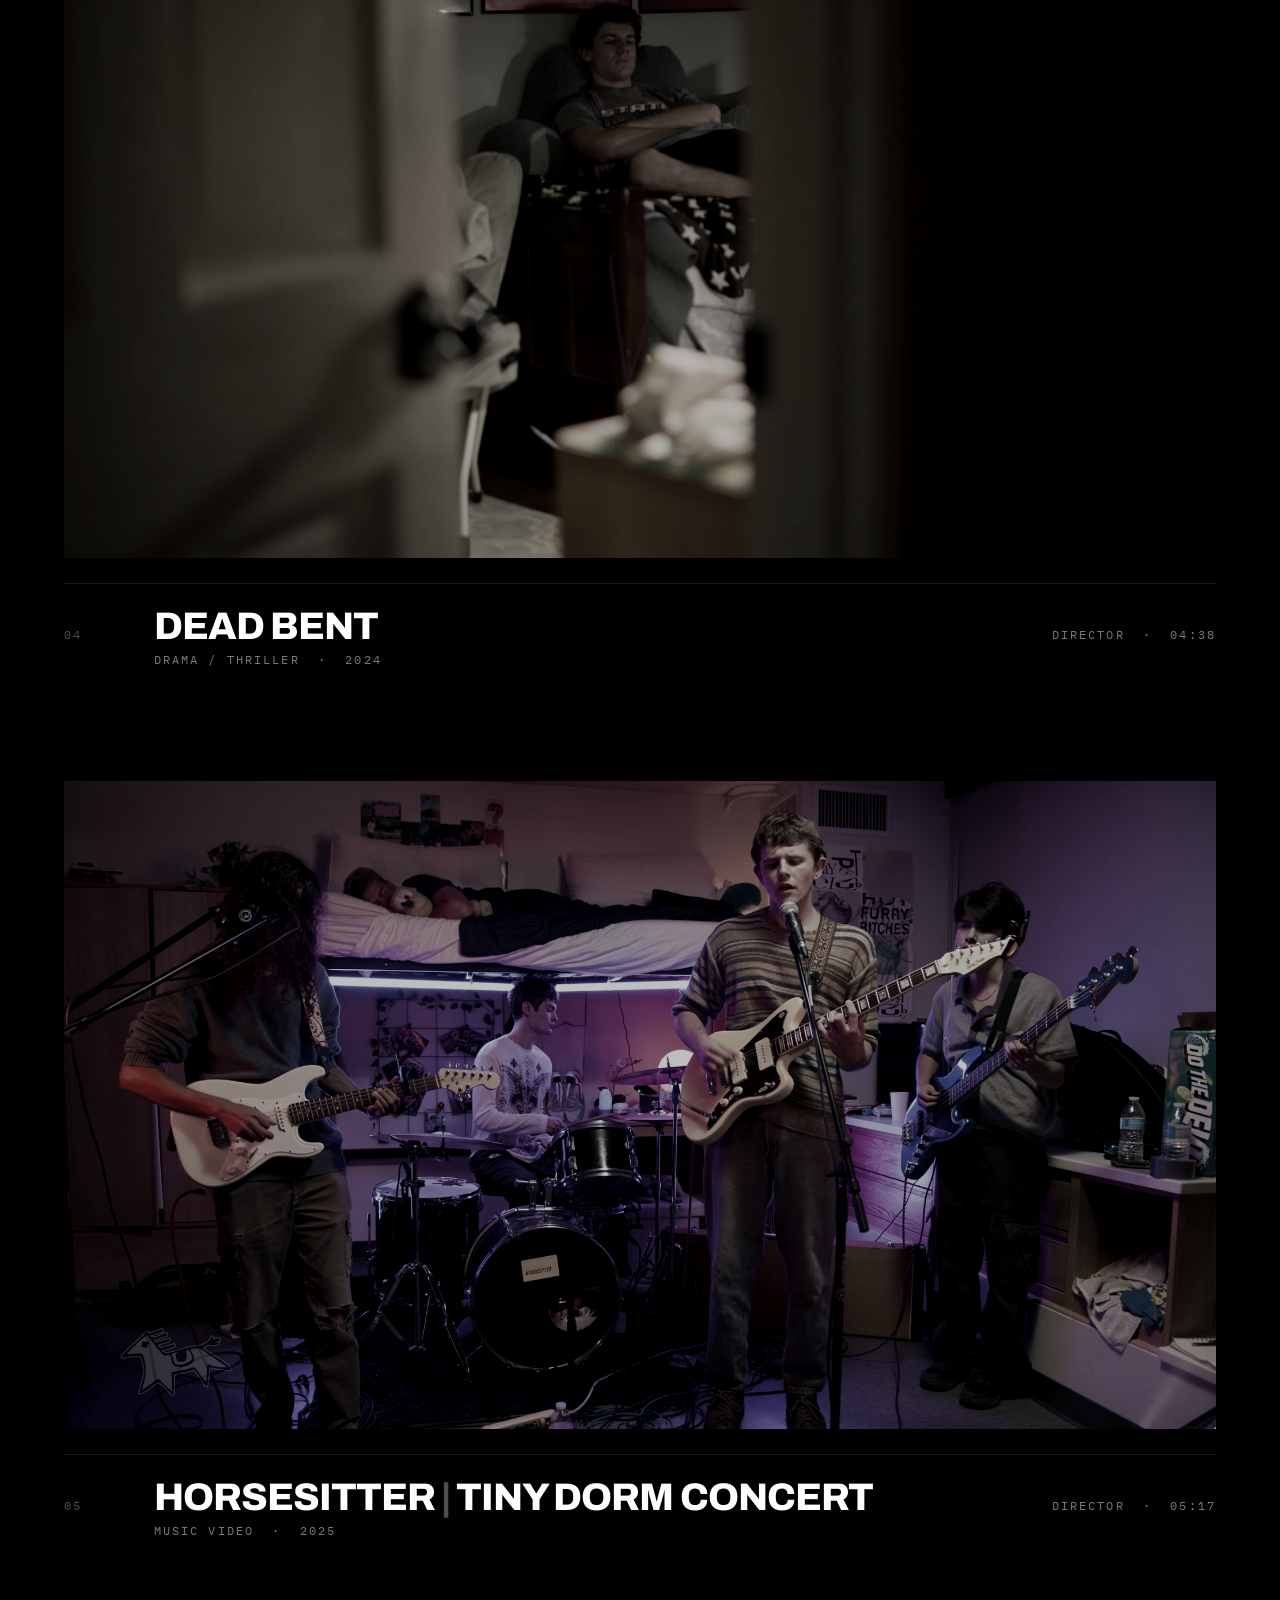
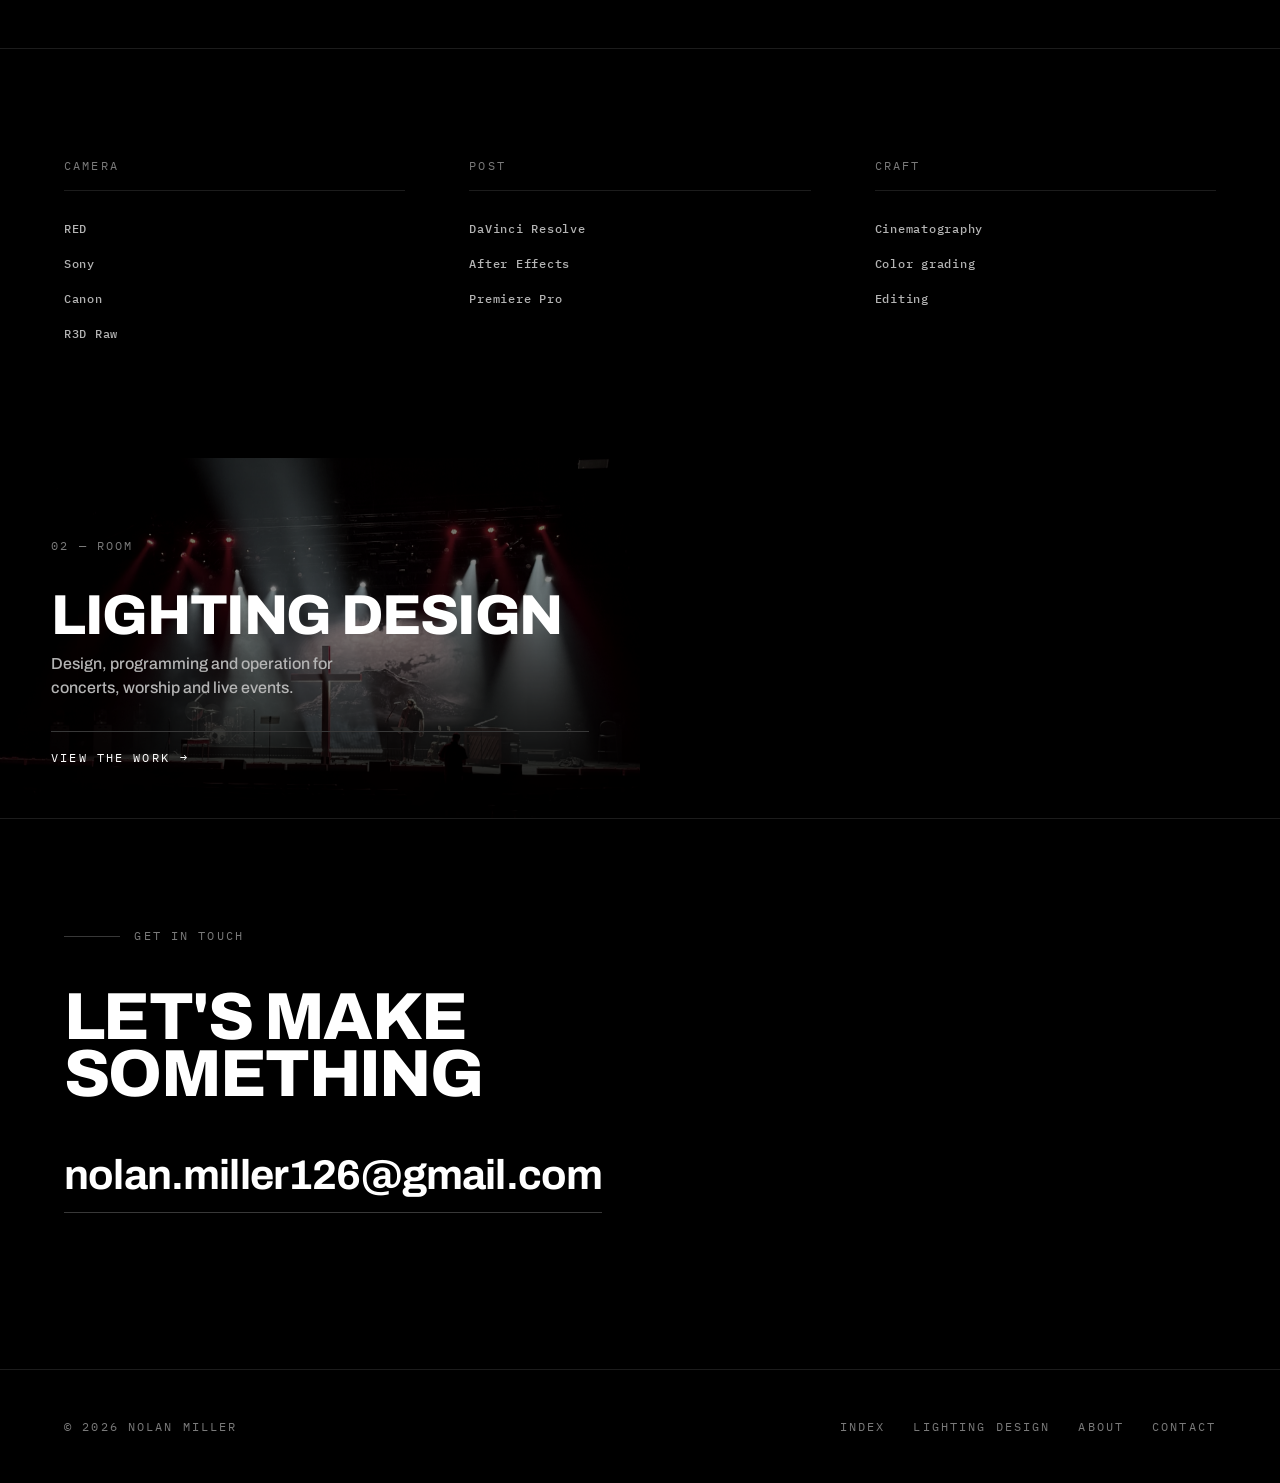
==== commit 1a558c71: "Merge fix-avif" ====
--- a/cinematography/index.html
+++ b/cinematography/index.html
@@ -58,7 +58,6 @@
       <a class="work-link" href="https://www.youtube.com/watch?v=8LwlV5GjqX0" target="_blank" rel="noopener">
         <div class="work-plate plate">
           <picture>
-            <source type="image/avif" srcset="/images/opt/ysuc-still-1200.avif 1200w, /images/opt/ysuc-still-2000.avif 2000w" sizes="(max-width: 1600px) 100vw, 1600px">
             <img src="/images/opt/ysuc-still-1200.jpg"
                  srcset="/images/opt/ysuc-still-1200.jpg 1200w, /images/opt/ysuc-still-2000.jpg 2000w"
                  sizes="(max-width: 1600px) 100vw, 1600px"
@@ -83,7 +82,6 @@
       <a class="work-link" href="https://youtu.be/VwbERRhX_No" target="_blank" rel="noopener">
         <div class="work-plate plate">
           <picture>
-            <source type="image/avif" srcset="/images/opt/poolside-1200.avif 1200w, /images/opt/poolside-2000.avif 2000w" sizes="(max-width: 1600px) 100vw, 1600px">
             <img src="/images/opt/poolside-1200.jpg"
                  srcset="/images/opt/poolside-1200.jpg 1200w, /images/opt/poolside-2000.jpg 2000w"
                  sizes="(max-width: 1600px) 100vw, 1600px"
@@ -108,7 +106,6 @@
       <div class="work-link">
         <div class="work-plate plate">
           <picture>
-            <source type="image/avif" srcset="/images/opt/threshold-1200.avif 1200w, /images/opt/threshold-2000.avif 2000w" sizes="(max-width: 1600px) 100vw, 1600px">
             <img src="/images/opt/threshold-1200.jpg"
                  srcset="/images/opt/threshold-1200.jpg 1200w, /images/opt/threshold-2000.jpg 2000w"
                  sizes="(max-width: 1600px) 100vw, 1600px"
@@ -132,7 +129,6 @@
       <a class="work-link" href="https://www.youtube.com/watch?v=4_MYsiE-mr0" target="_blank" rel="noopener">
         <div class="work-plate plate">
           <picture>
-            <source type="image/avif" srcset="/images/opt/dead-bent-1200.avif 1200w, /images/opt/dead-bent-2000.avif 2000w" sizes="(max-width: 1600px) 100vw, 1600px">
             <img src="/images/opt/dead-bent-1200.jpg"
                  srcset="/images/opt/dead-bent-1200.jpg 1200w, /images/opt/dead-bent-2000.jpg 2000w"
                  sizes="(max-width: 1600px) 100vw, 1600px"
@@ -157,7 +153,6 @@
       <a class="work-link" href="https://www.youtube.com/watch?v=xXmFoCNyP7I" target="_blank" rel="noopener">
         <div class="work-plate plate">
           <picture>
-            <source type="image/avif" srcset="/images/opt/horsesitter-1200.avif 1200w, /images/opt/horsesitter-2000.avif 2000w" sizes="(max-width: 1600px) 100vw, 1600px">
             <img src="/images/opt/horsesitter-1200.jpg"
                  srcset="/images/opt/horsesitter-1200.jpg 1200w, /images/opt/horsesitter-2000.jpg 2000w"
                  sizes="(max-width: 1600px) 100vw, 1600px"
@@ -206,7 +201,6 @@
     <a class="panel" href="/lighting/">
       <div class="panel-plate plate" aria-hidden="true">
         <picture>
-          <source type="image/avif" srcset="/images/opt/room-04-1200.avif 1200w, /images/opt/room-04-2000.avif 2000w" sizes="100vw">
           <img src="/images/opt/room-04-1200.jpg"
                srcset="/images/opt/room-04-1200.jpg 1200w, /images/opt/room-04-2000.jpg 2000w"
                sizes="100vw" alt="" width="1200" height="900" loading="lazy" decoding="async">
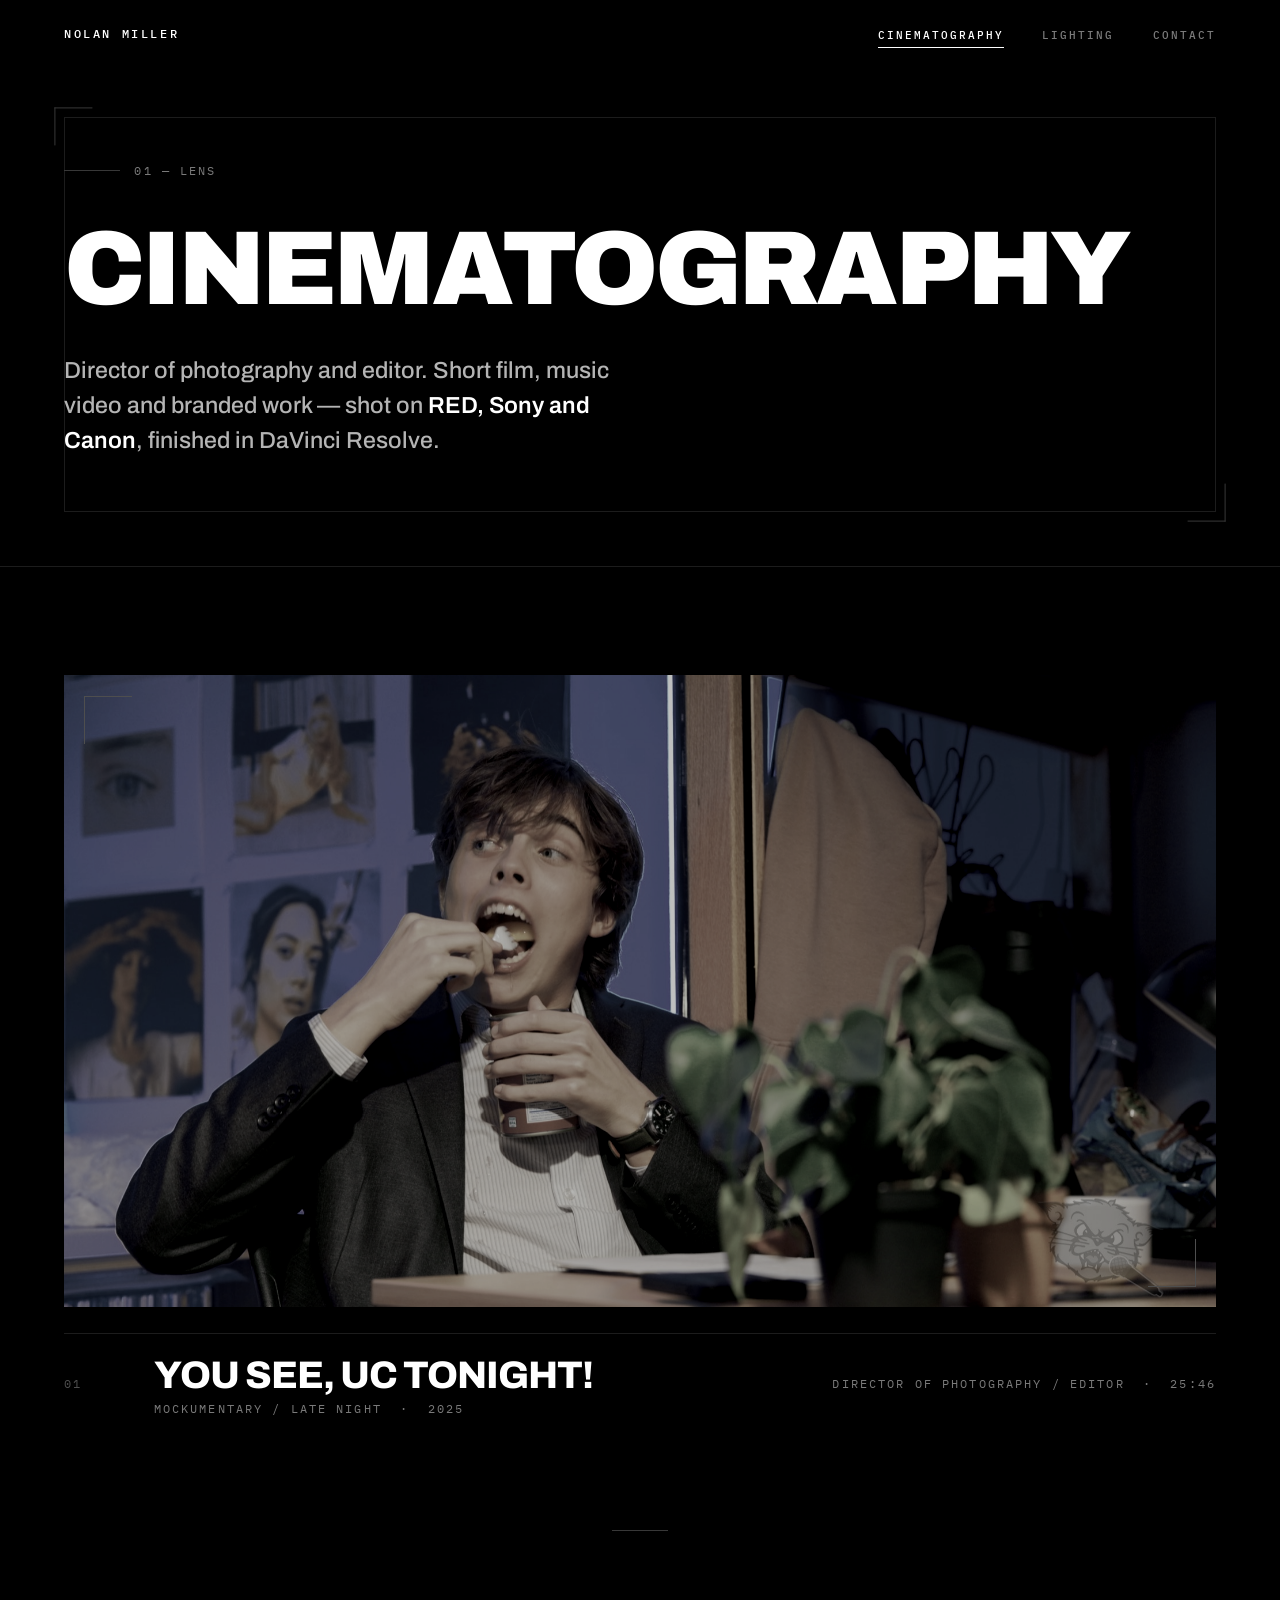
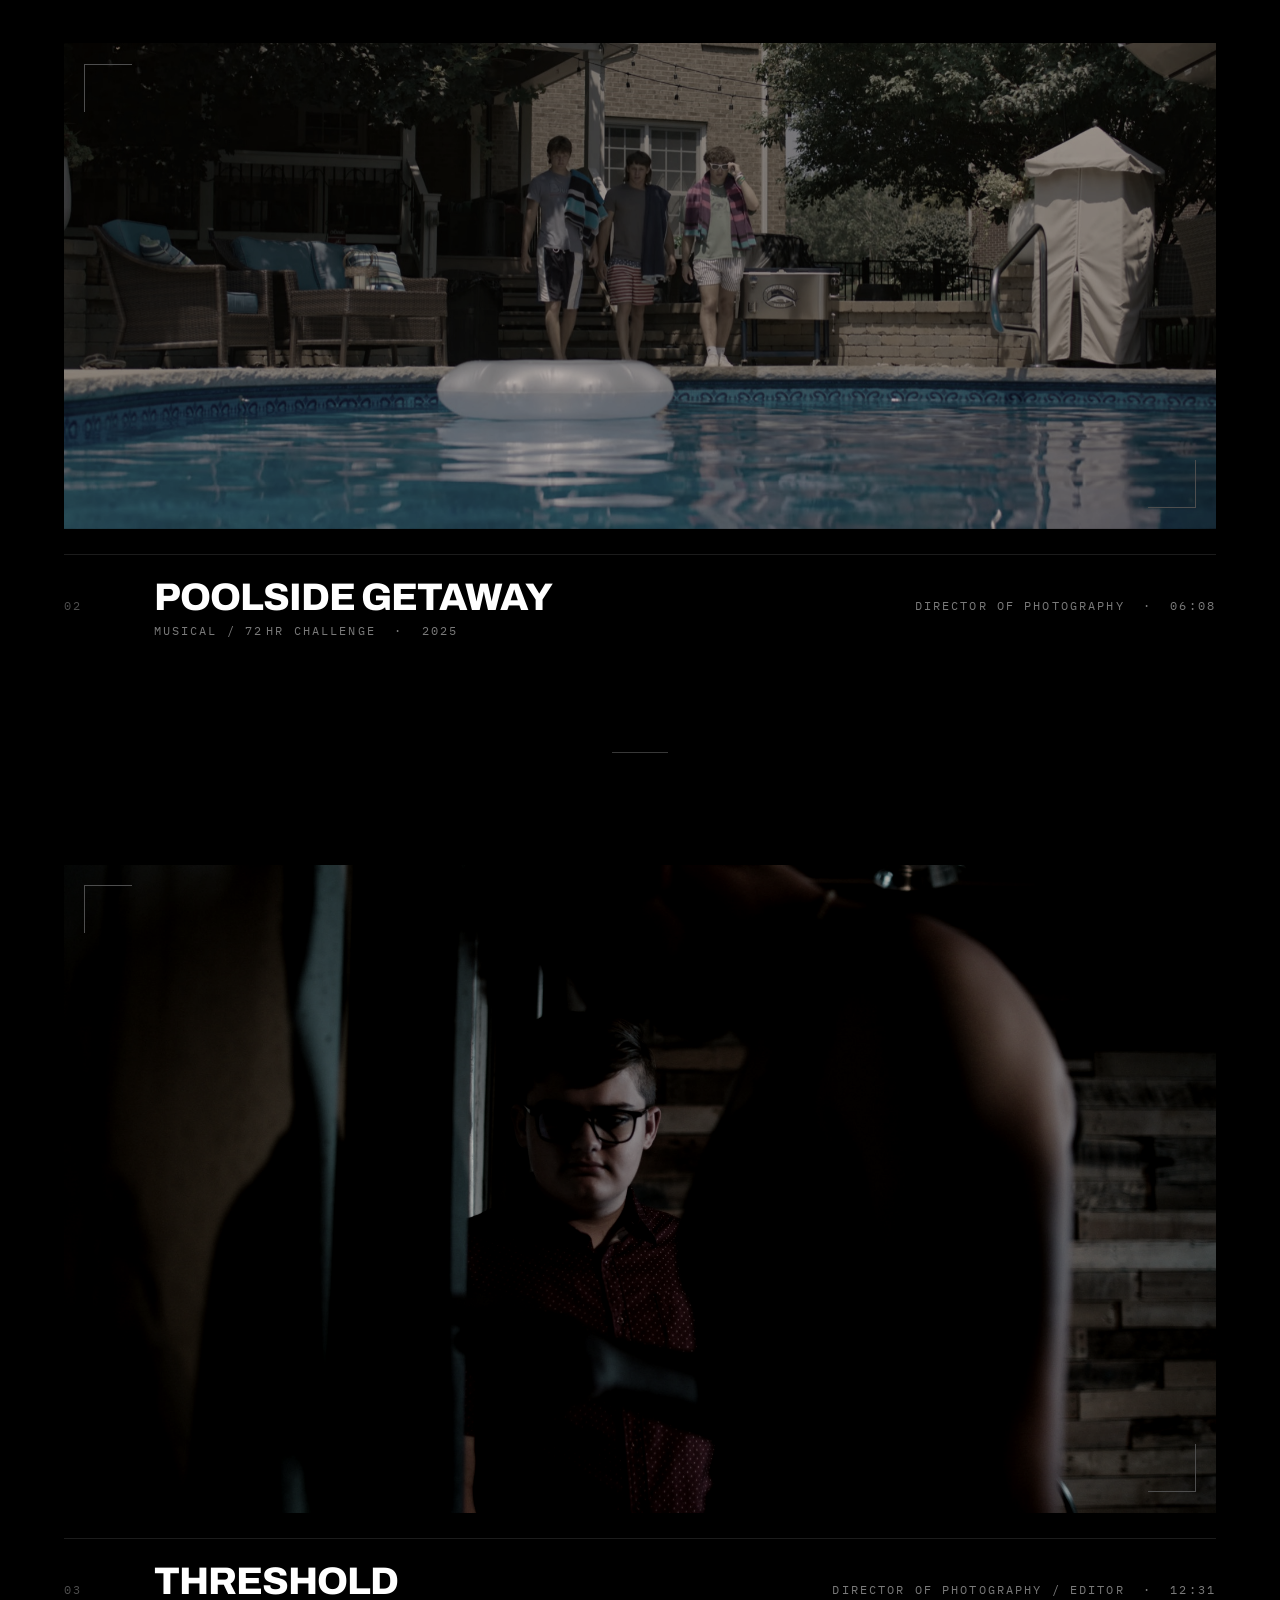
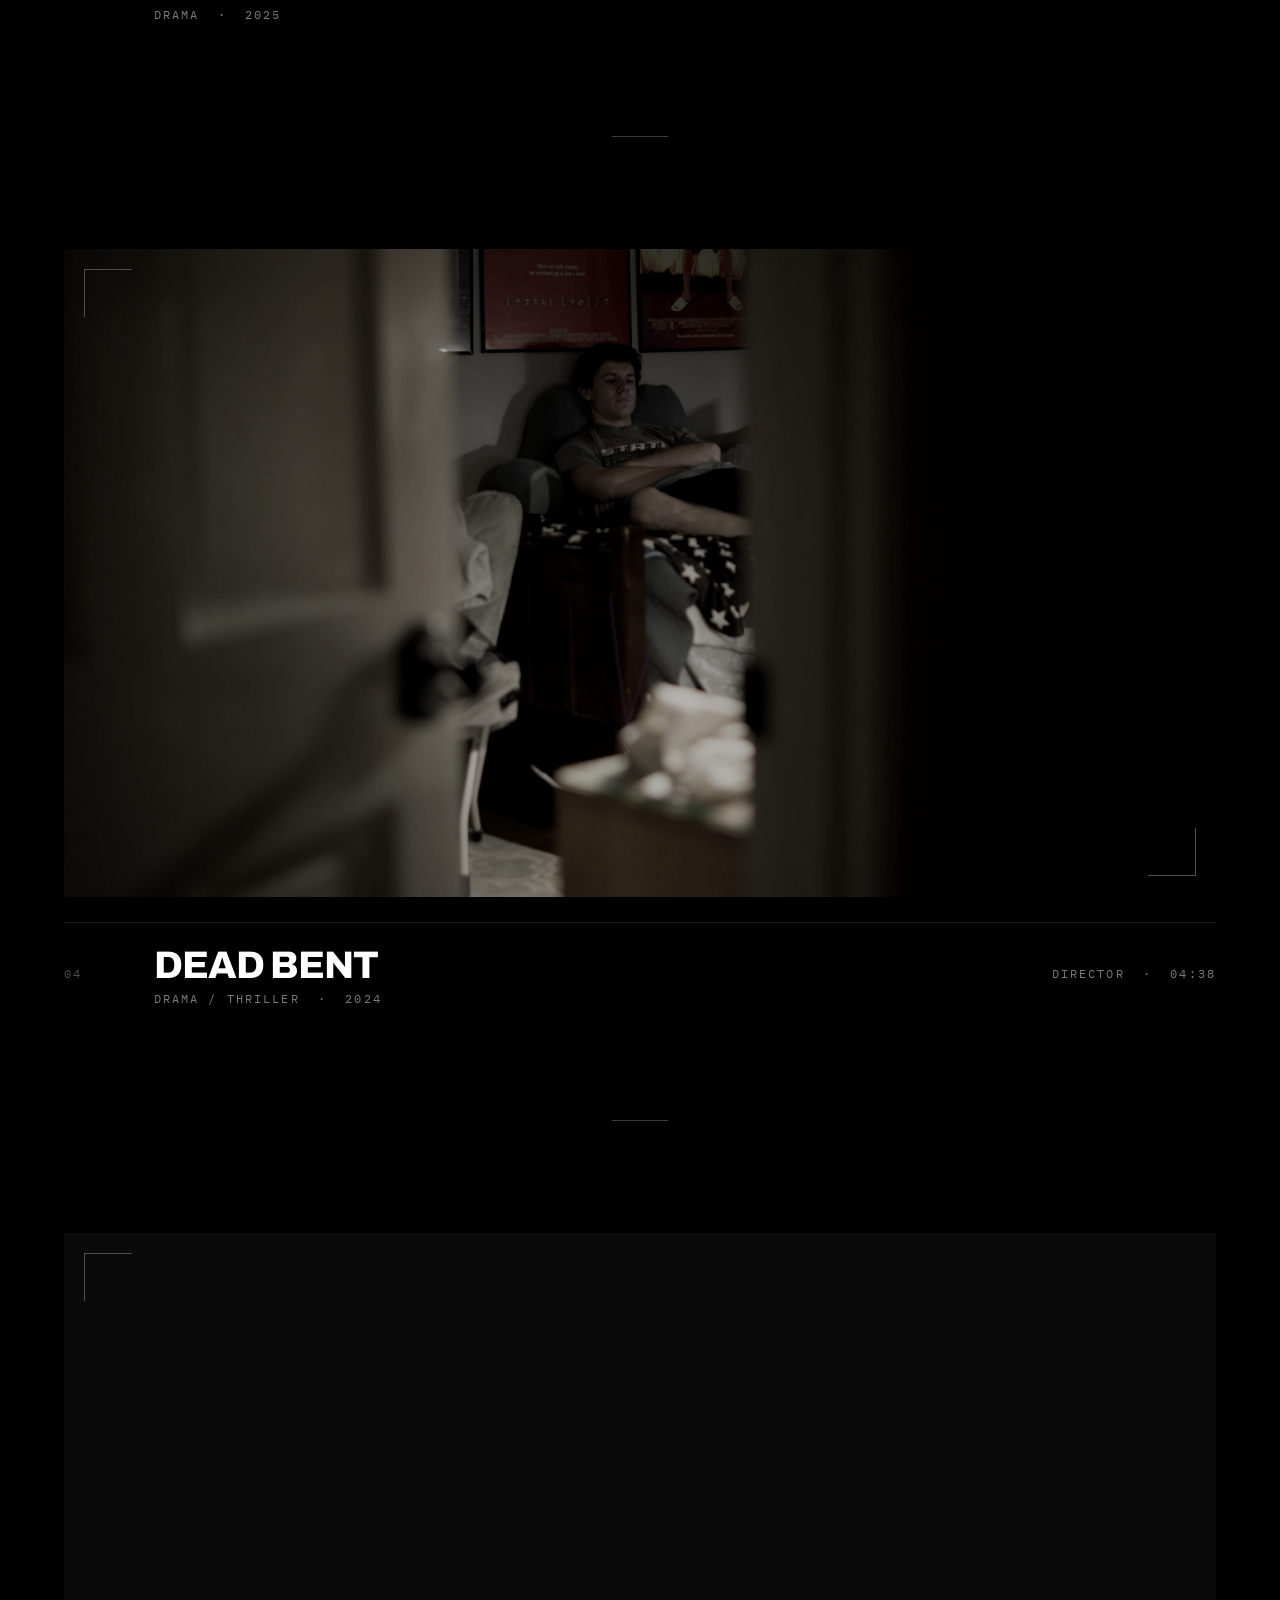
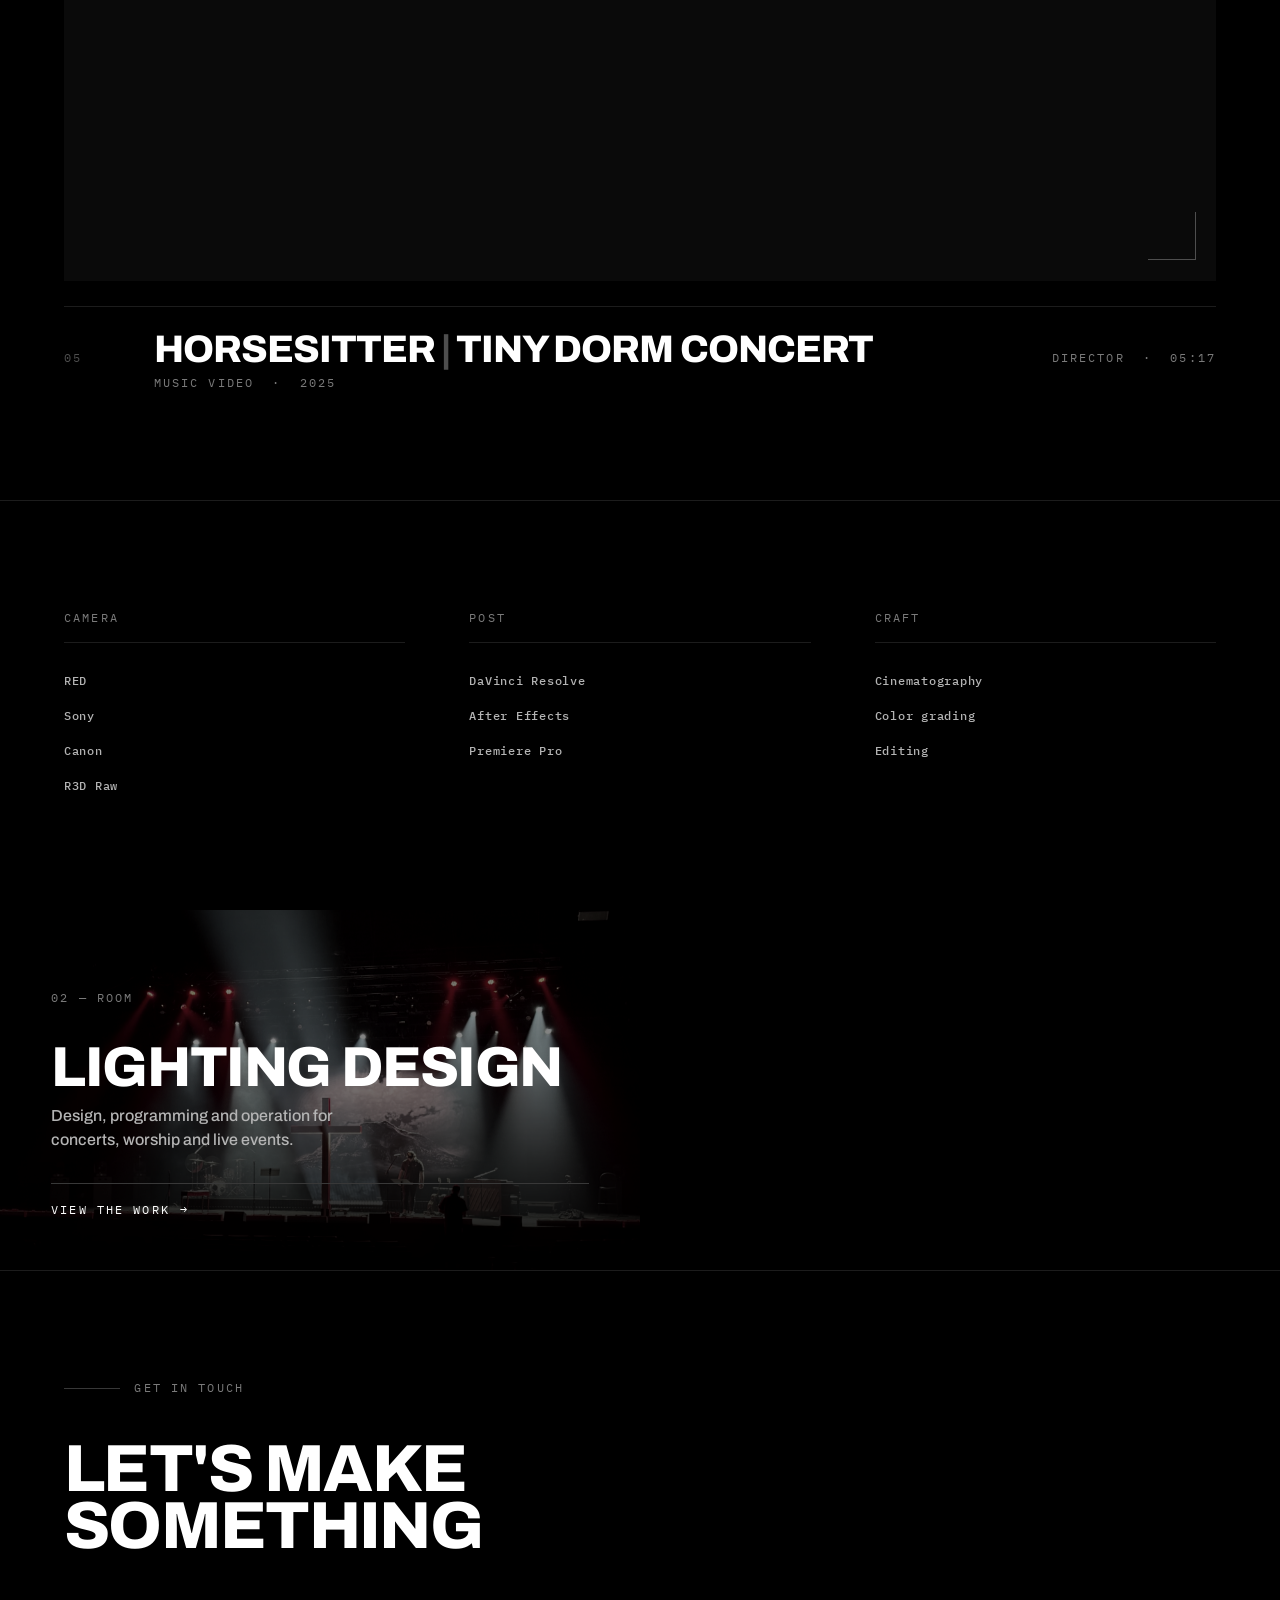
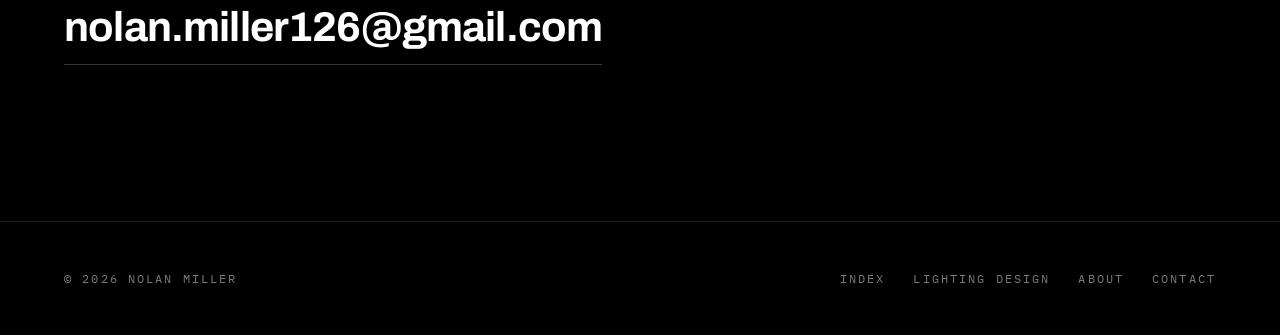
==== commit a0b6a6f7: "Add "Stage": a geometric landing page, and a shape language per discipline The homepage leads with a" ====
--- a/cinematography/index.html
+++ b/cinematography/index.html
@@ -41,7 +41,9 @@
 
 <main id="main">
 
-  <header class="statement shell" style="padding-top:clamp(8rem,18vh,12rem)">
+  <header class="statement shell motif-host" style="padding-top:clamp(8rem,18vh,12rem)">
+    <!-- The aperture this page looks through. Right angles only. -->
+    <span class="motif motif--frame" aria-hidden="true"></span>
     <p class="eyebrow mono">01 — Lens</p>
     <h1 class="display d-page">Cinematography</h1>
     <p class="lede" style="margin-top:clamp(1.5rem,4vw,2.5rem)">
--- a/assets/site.css
+++ b/assets/site.css
@@ -717,3 +717,137 @@
   .nav, .blackout, .hero-cue, .work-cue { display: none !important; }
   .plate, .hero-plate, .panel-plate { display: none !important; }
 }
+
+
+/* ==========================================================================
+   DISCIPLINE MOTIFS
+
+   The two subpages should read as two different rooms before a word of them
+   is read. Each gets one shape vocabulary, and the rule is absolute:
+
+     CINEMATOGRAPHY is a RECTANGLE — closed, orthogonal, it keeps the light.
+                    Frames, crop brackets, right angles. Never a diagonal.
+     LIGHTING       is a BEAM      — open, diagonal, it lets the light go.
+                    Fans from one origin, tapers, rakes. Never a closed box.
+
+   Everything here rests at --line/--grey-3 so it reads as texture rather than
+   decoration: noticed second, felt first. Same shape grammar as /studio/.
+   ========================================================================== */
+
+.motif-host { position: relative; isolation: isolate; }
+.motif {
+  position: absolute;
+  pointer-events: none;
+  z-index: -1;                 /* behind the header's own type, above nothing */
+}
+
+
+/* --- Cinematography: the aperture ----------------------------------------- */
+
+/* The page sits inside a frame, with crop brackets standing off two corners. */
+.motif--frame {
+  inset: clamp(5.5rem, 13vh, 9rem) var(--pad) clamp(2rem, 6vh, 5rem);
+  border: 1px solid var(--line);
+}
+.motif--frame::before,
+.motif--frame::after {
+  content: '';
+  position: absolute;
+  width: clamp(1.25rem, 3vw, 2.5rem);
+  height: clamp(1.25rem, 3vw, 2.5rem);
+  border: 0 solid var(--line-lit);
+}
+.motif--frame::before {
+  top: -1px; left: -1px;
+  border-top-width: 1px; border-left-width: 1px;
+  transform: translate(-.6rem, -.6rem);
+}
+.motif--frame::after {
+  bottom: -1px; right: -1px;
+  border-bottom-width: 1px; border-right-width: 1px;
+  transform: translate(.6rem, .6rem);
+}
+
+/* Every still is a shot: crop marks on the corners, which come up with the
+   plate. Two opposite corners read as framing; four read as a border. */
+.work-plate::before,
+.work-plate::after {
+  content: '';
+  position: absolute;
+  z-index: 1;
+  width: clamp(1.5rem, 4vw, 3rem);
+  height: clamp(1.5rem, 4vw, 3rem);
+  border: 0 solid var(--grey-3);
+  transition: border-color 1.1s var(--cue);
+  pointer-events: none;
+}
+.work-plate::before {
+  top: clamp(.75rem, 1.6vw, 1.4rem); left: clamp(.75rem, 1.6vw, 1.4rem);
+  border-top-width: 1px; border-left-width: 1px;
+}
+.work-plate::after {
+  bottom: clamp(.75rem, 1.6vw, 1.4rem); right: clamp(.75rem, 1.6vw, 1.4rem);
+  border-bottom-width: 1px; border-right-width: 1px;
+}
+.work-link:hover .work-plate::before,
+.work-link:hover .work-plate::after,
+.work-link:focus-visible .work-plate::before,
+.work-link:focus-visible .work-plate::after { border-color: var(--white); }
+
+/* Between shots: a centred tick rather than a rule across the page. It takes
+   over the gap that .work + .work used to carry on its own margin, so the
+   rhythm of the page is unchanged — there is just a mark in the middle of it. */
+.works .work + .work { margin-top: 0; }
+.works .work + .work::before {
+  content: '';
+  display: block;
+  width: clamp(2rem, 5vw, 3.5rem);
+  height: 1px;
+  background: var(--line-lit);
+  margin: clamp(3.5rem, 9vw, 7rem) auto;
+}
+
+
+/* --- Lighting: the beam --------------------------------------------------- */
+
+/* The page header is lit from a single source above it. */
+.motif--fan { inset: 0; color: var(--line); }
+.motif--fan svg { width: 100%; height: 100%; display: block; }
+
+/* Credits are separated by a wedge that runs out rather than a uniform rule —
+   a beam falling off, not a box closing. */
+.credit { border-bottom-color: transparent; position: relative; }
+.credit::after {
+  content: '';
+  position: absolute;
+  left: 0; right: 0; bottom: 0;
+  height: 1px;
+  background: linear-gradient(to right, var(--line-lit) 0%, var(--line) 38%, transparent 82%);
+}
+
+/* One raked hairline across a photograph as it comes up — the same angle the
+   header fan falls at. */
+.shot::after {
+  content: '';
+  position: absolute;
+  inset: -20%;
+  z-index: 1;
+  pointer-events: none;
+  background: linear-gradient(107deg,
+    transparent calc(50% - 1px), rgba(255,255,255,.55) calc(50% - 1px),
+    rgba(255,255,255,.55) 50%,   transparent 50%);
+  opacity: 0;
+  transition: opacity .6s var(--cue);
+}
+.shot:hover::after,
+.shot:focus-within::after { opacity: 1; }
+.shot-cap { z-index: 2; }
+
+@media (prefers-reduced-motion: reduce) {
+  .shot::after { display: none; }
+}
+
+@media print {
+  .motif, .shot::after { display: none !important; }
+  .work-plate::before, .work-plate::after { display: none !important; }
+}
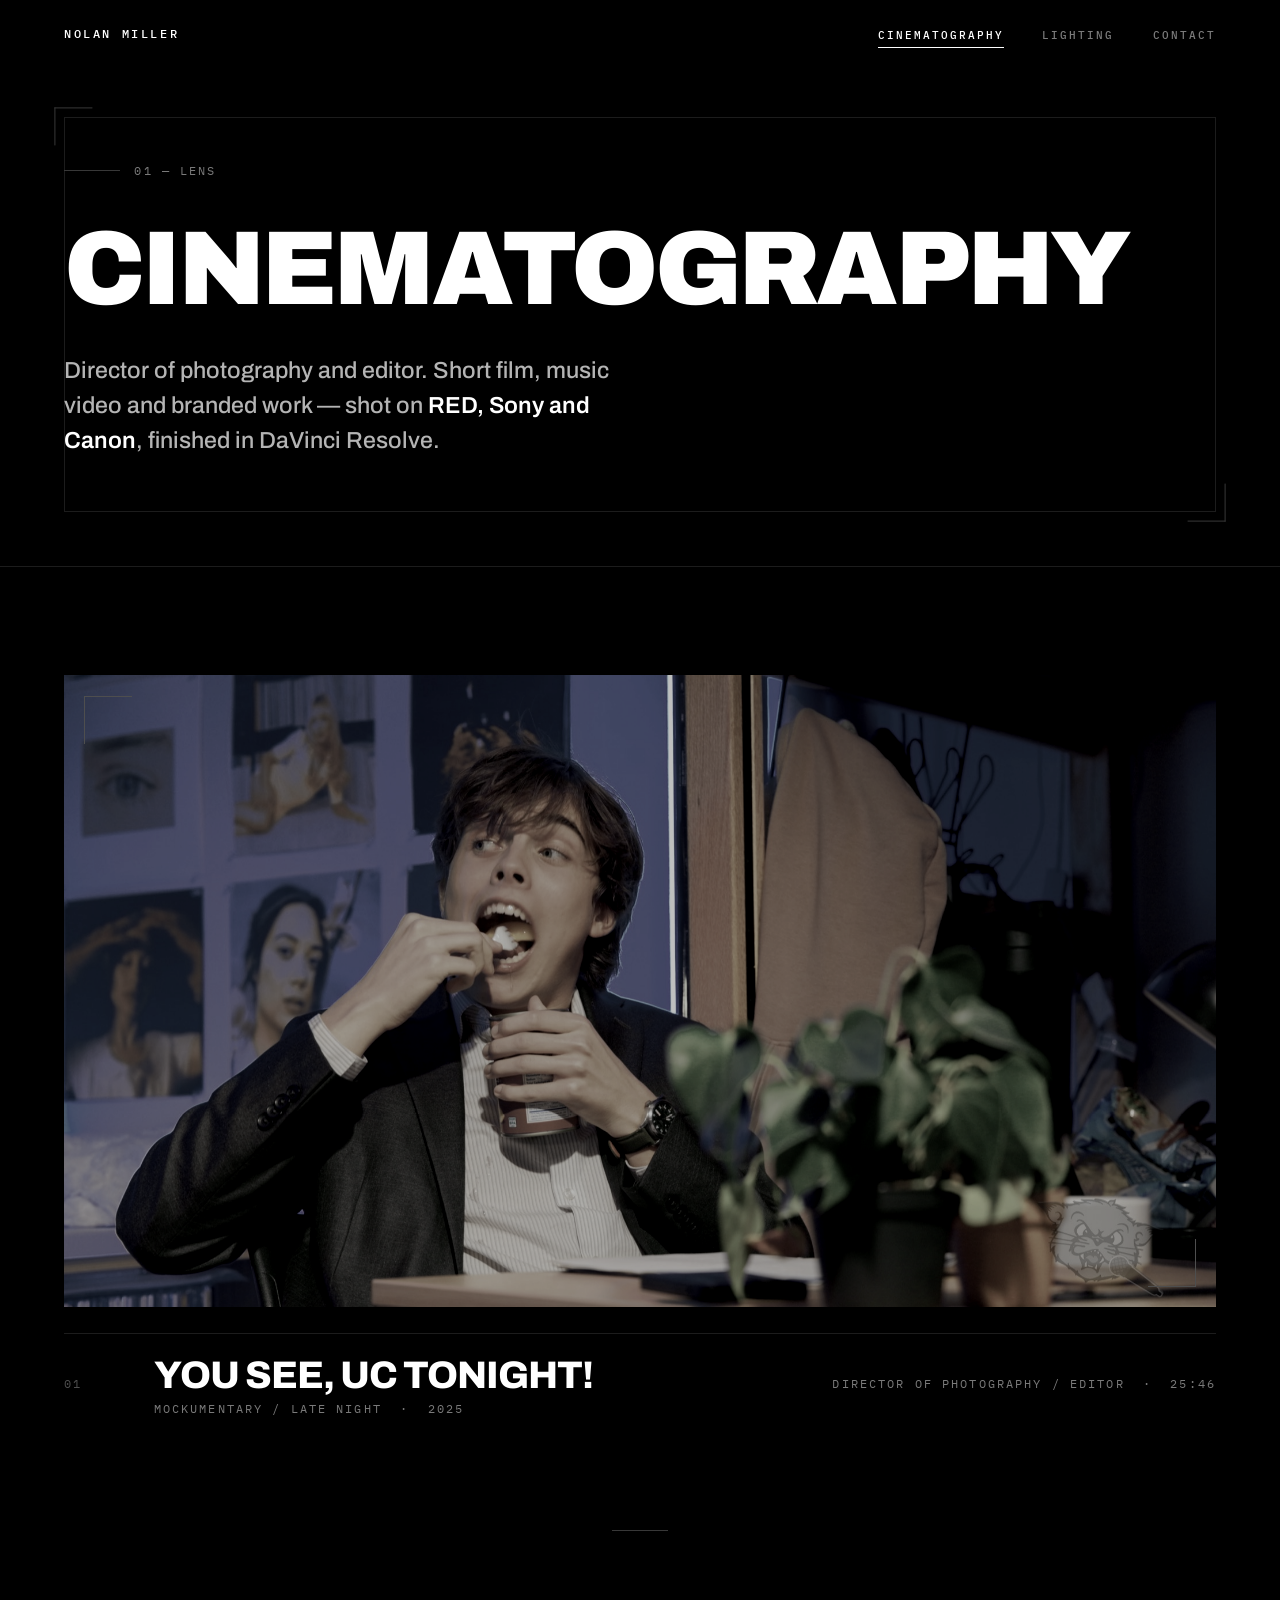
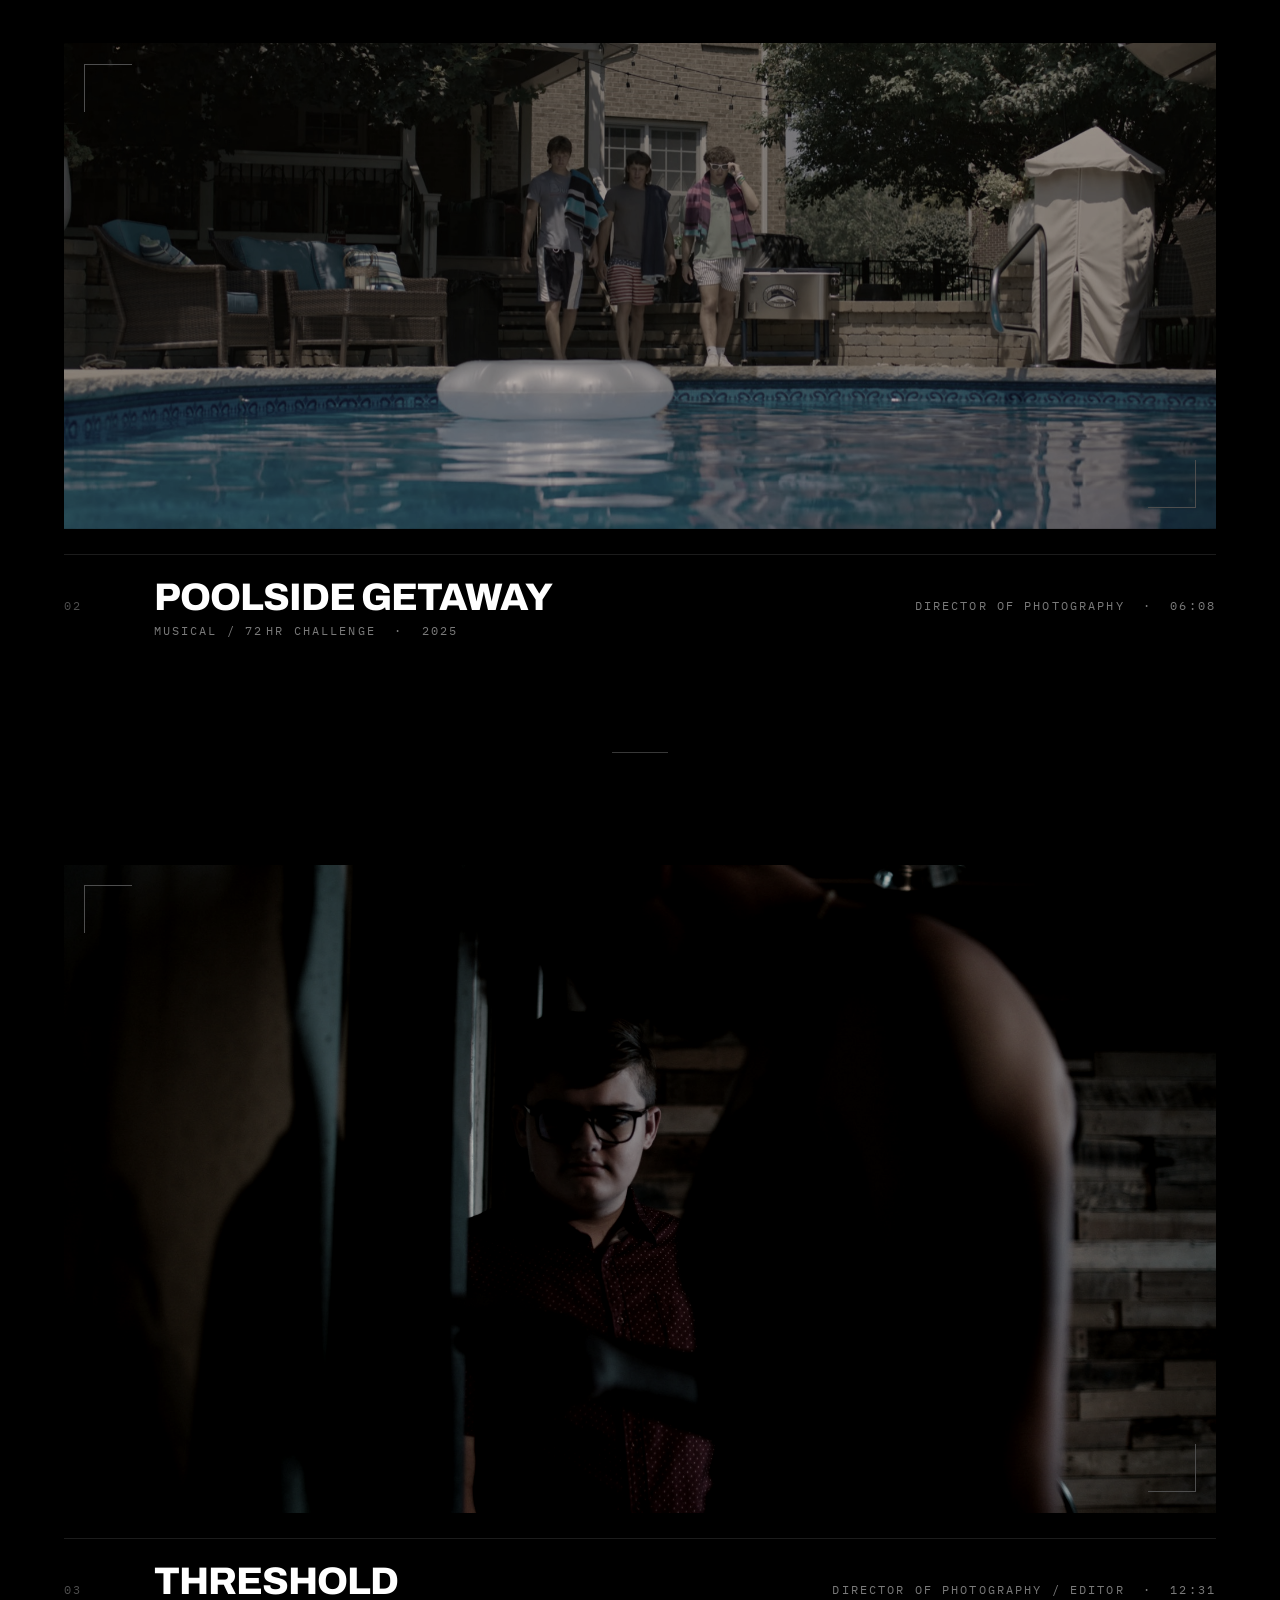
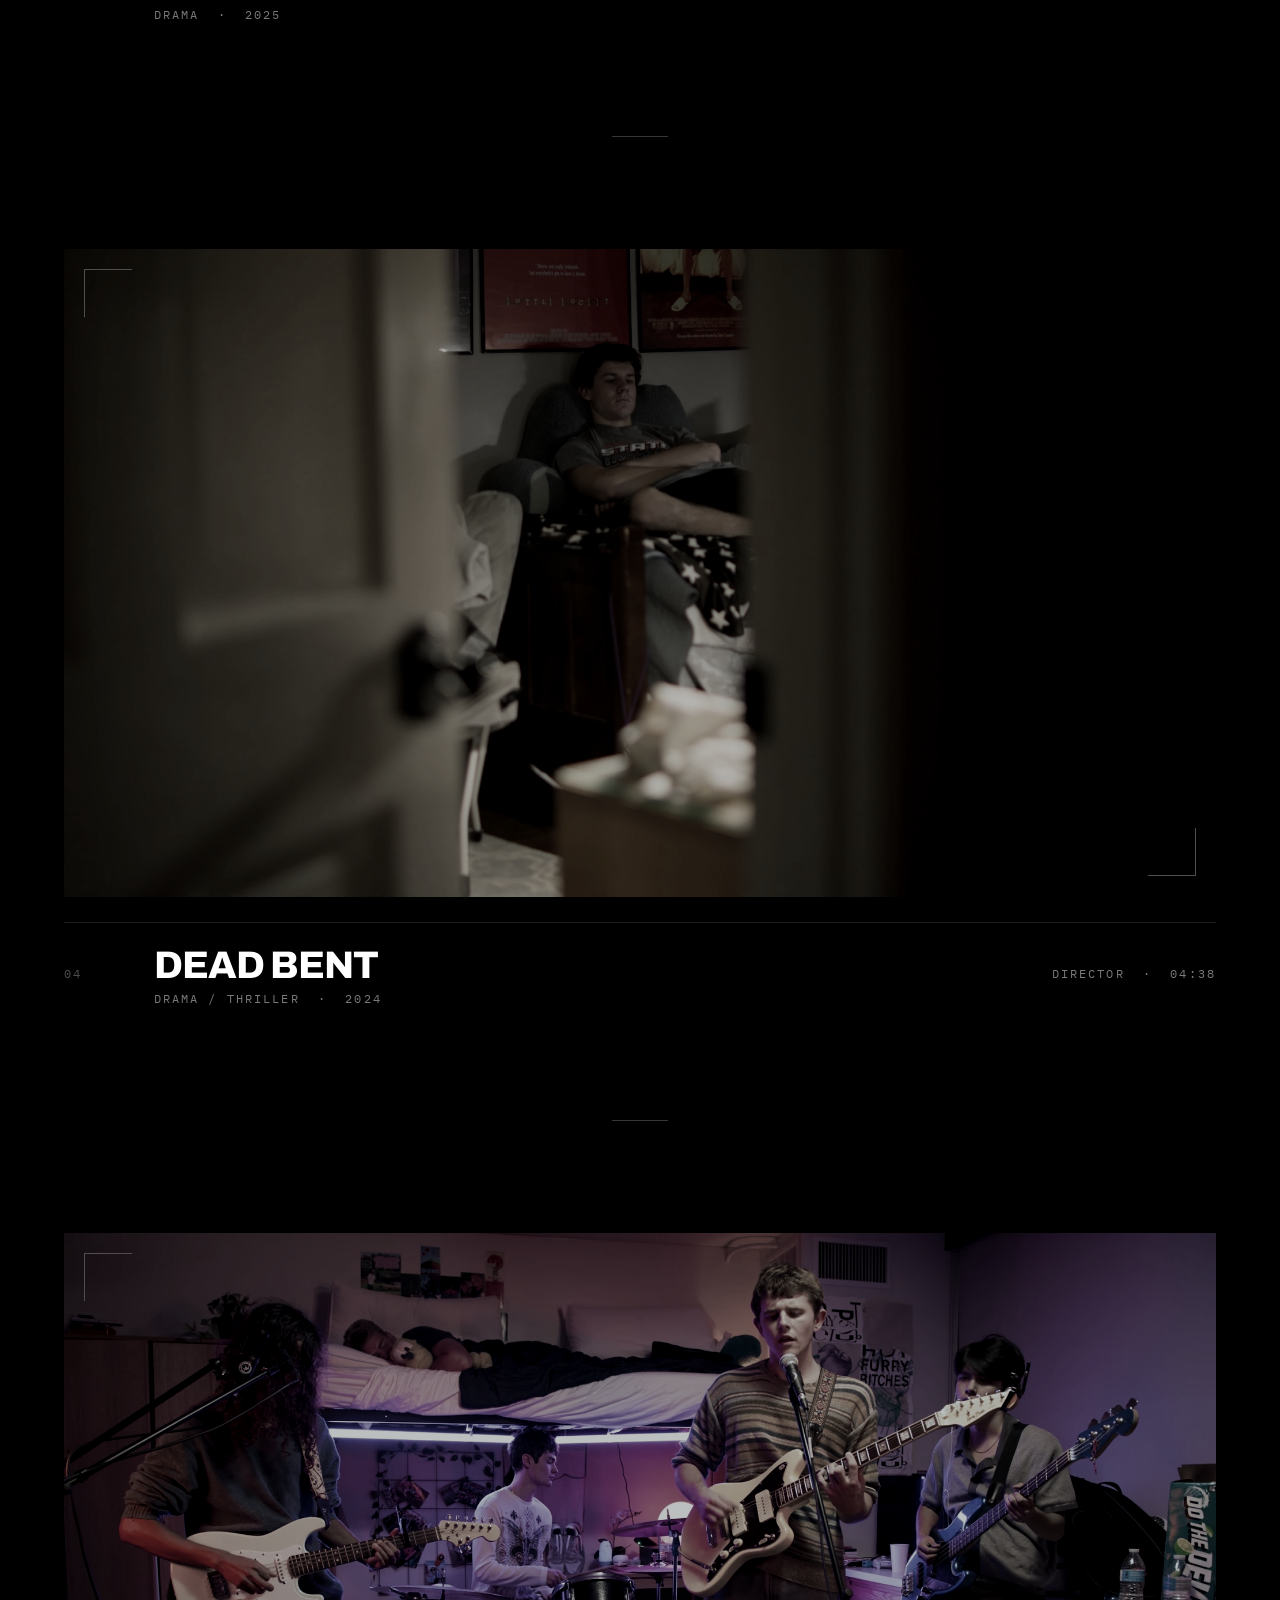
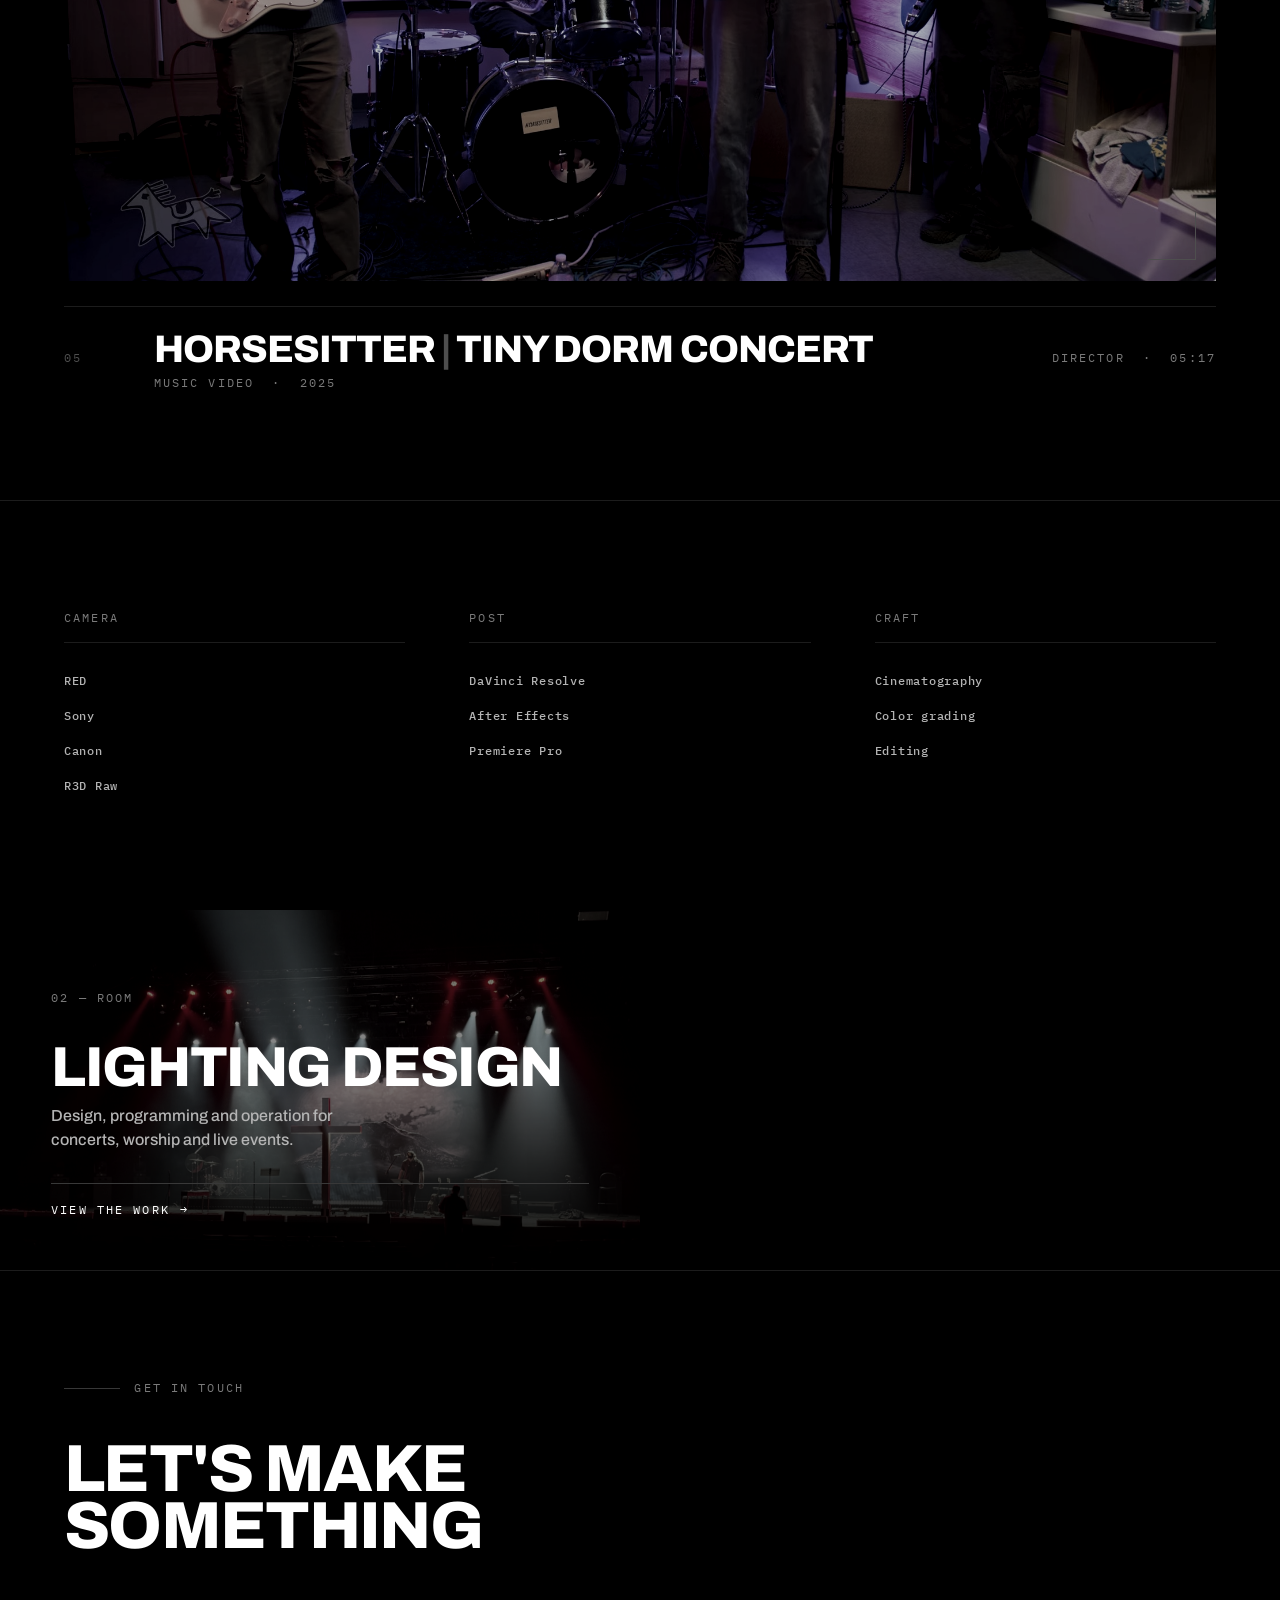
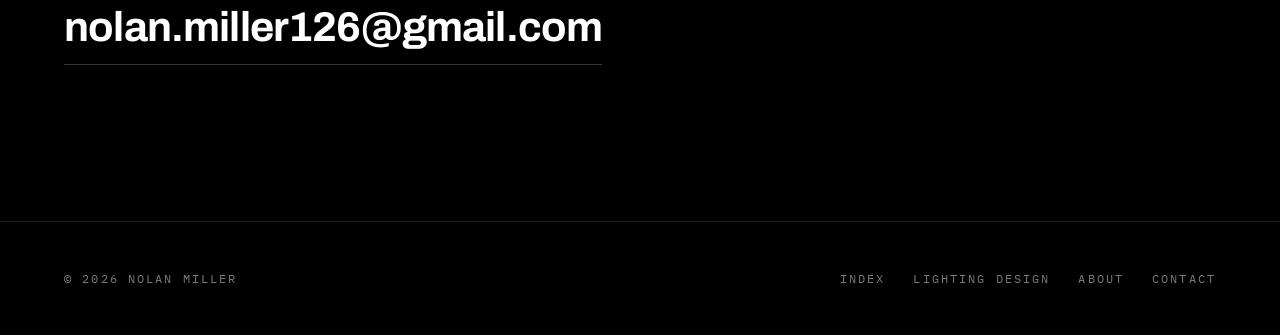
==== commit e5428ced: "Add Vercel Web Analytics to project # Vercel Web Analytics Implementation  Successfully installed an" ====
--- a/cinematography/index.html
+++ b/cinematography/index.html
@@ -237,5 +237,6 @@
 </footer>
 
 <script src="/assets/site.js" defer></script>
+<script defer src="https://cdn.vercel-insights.com/v1/script.js"></script>
 </body>
 </html>
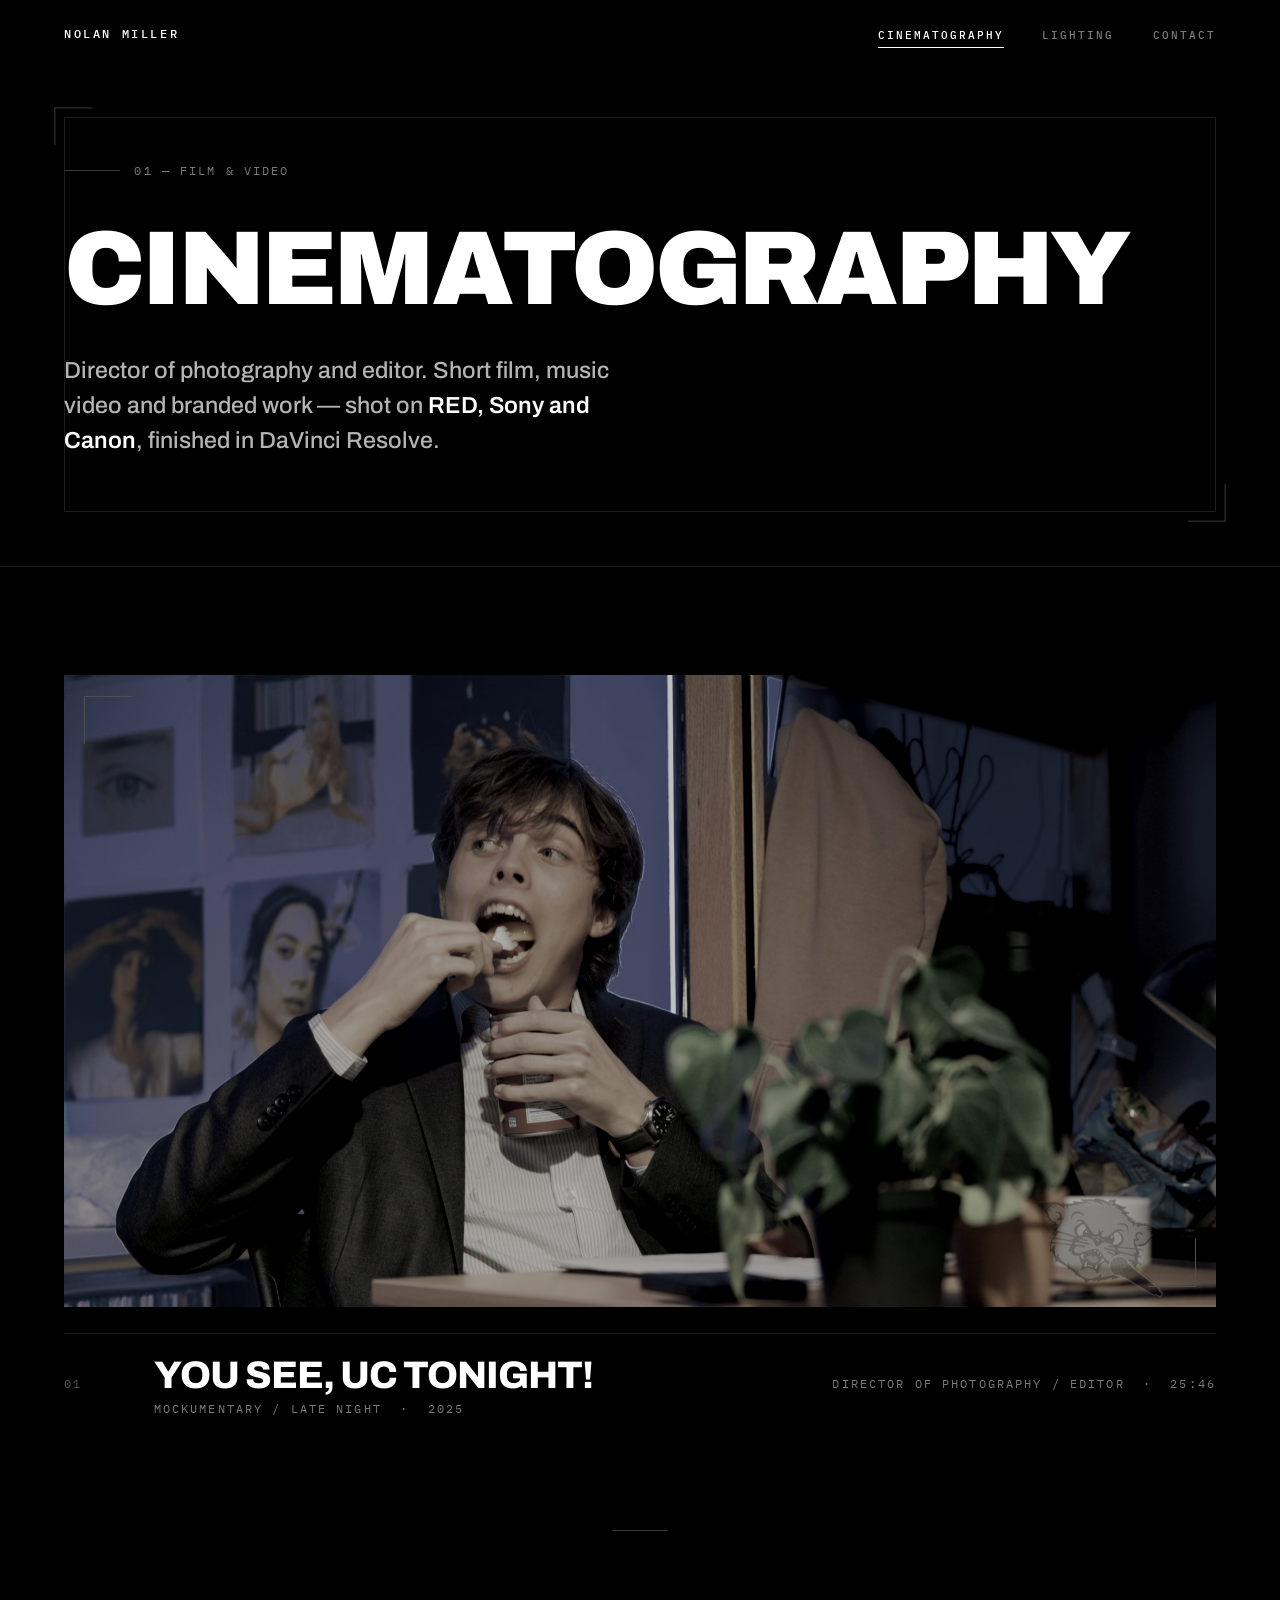
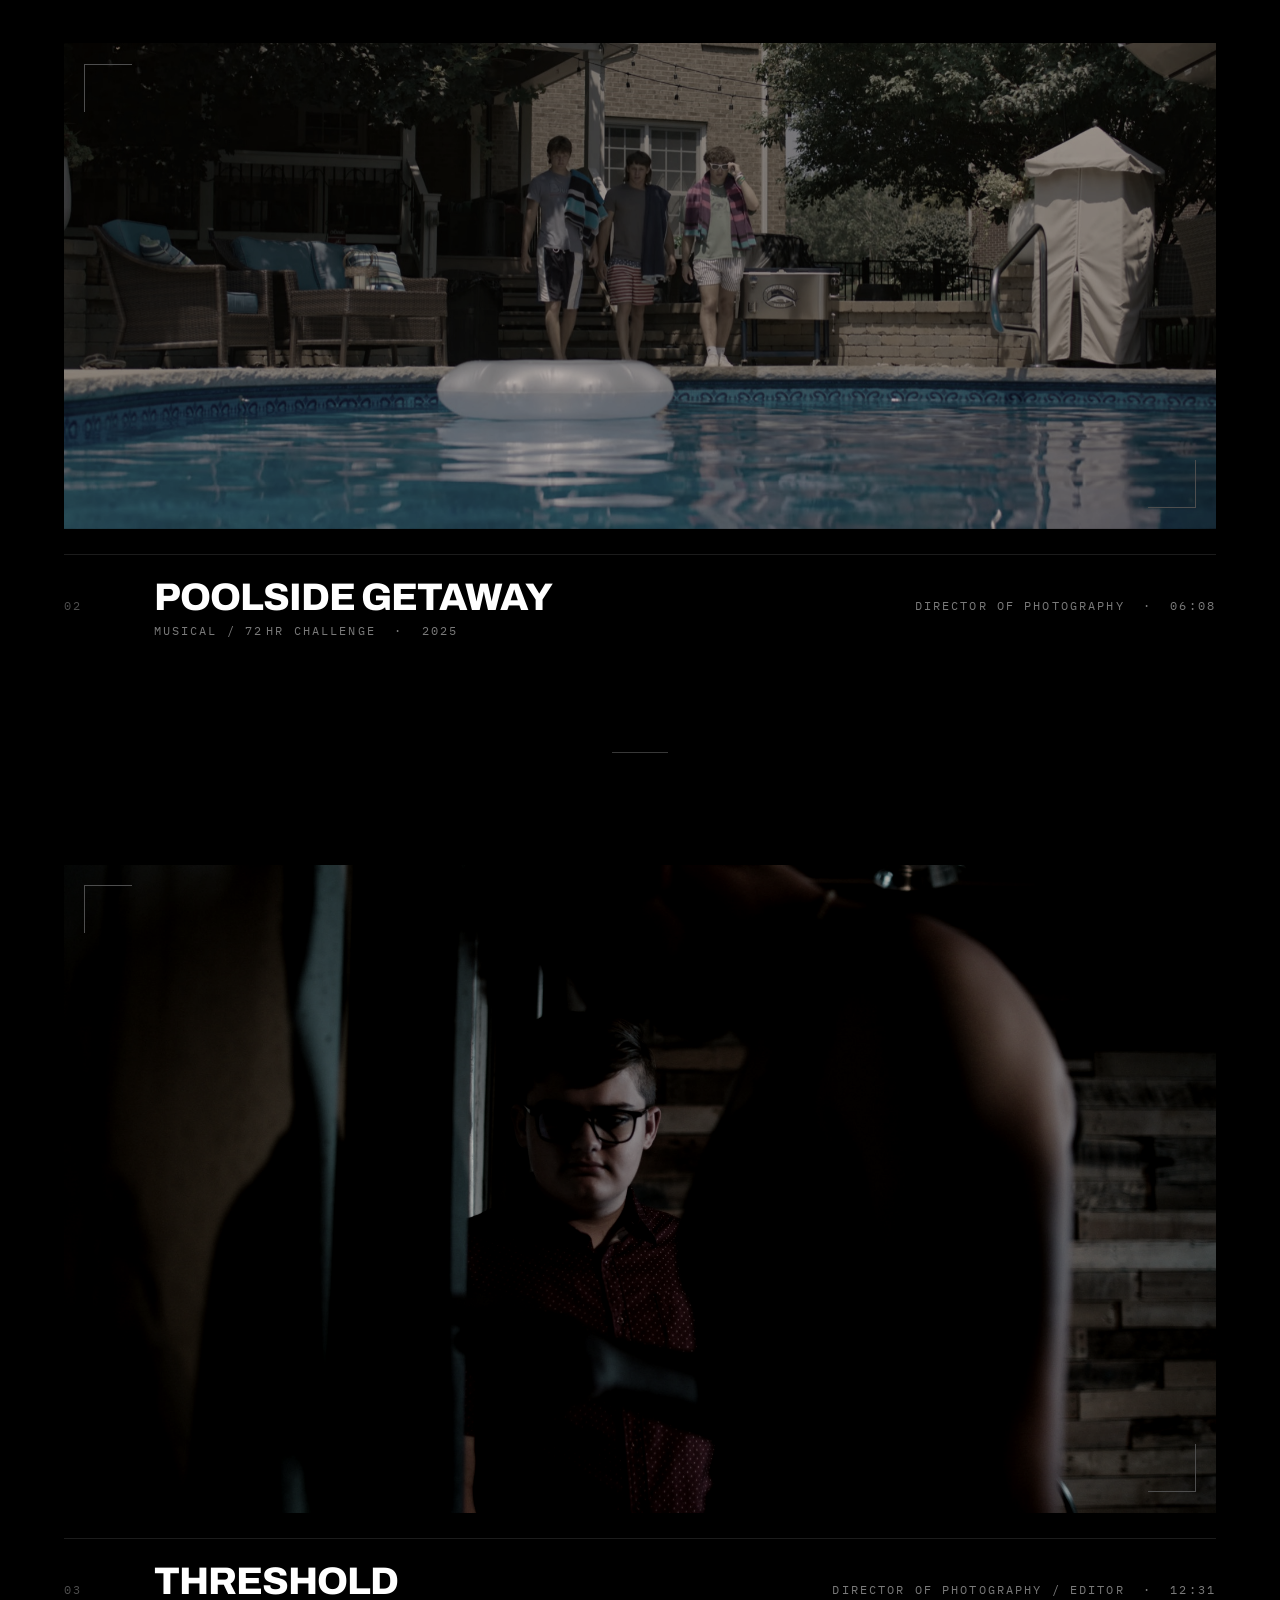
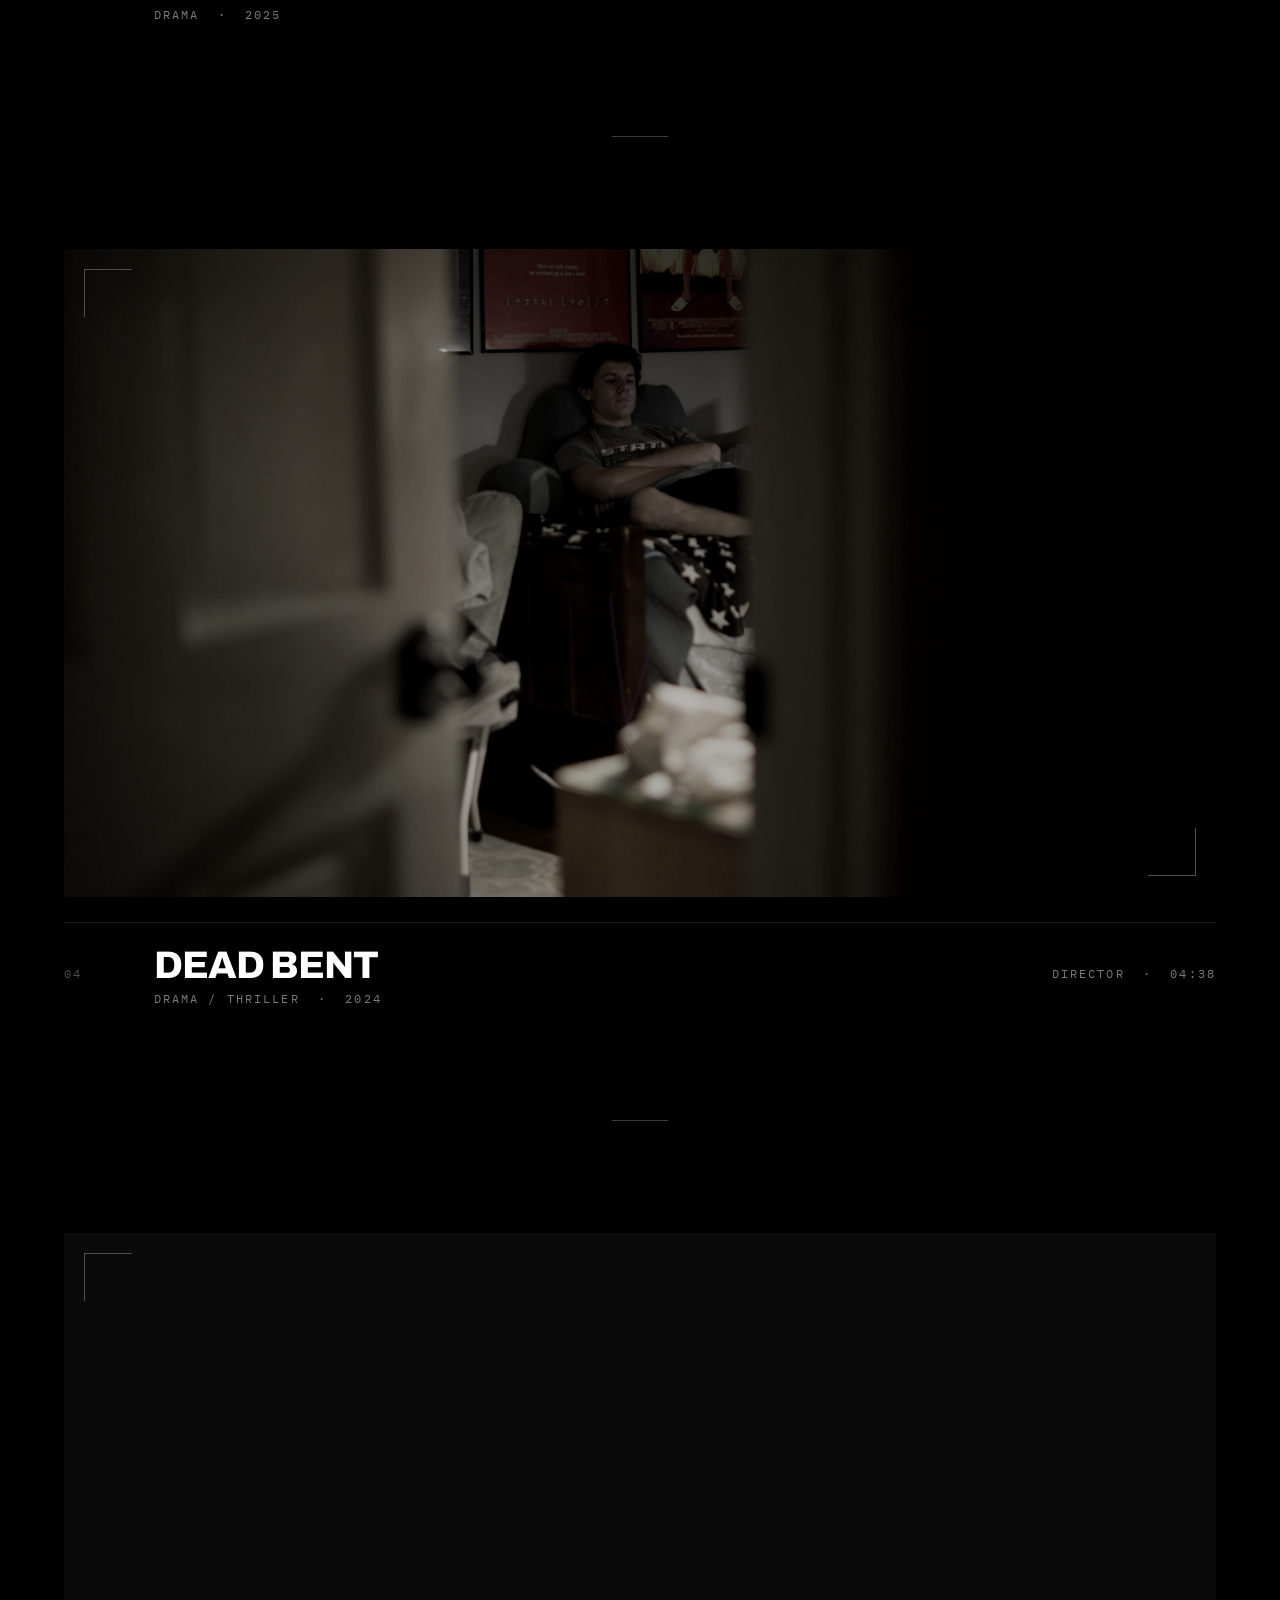
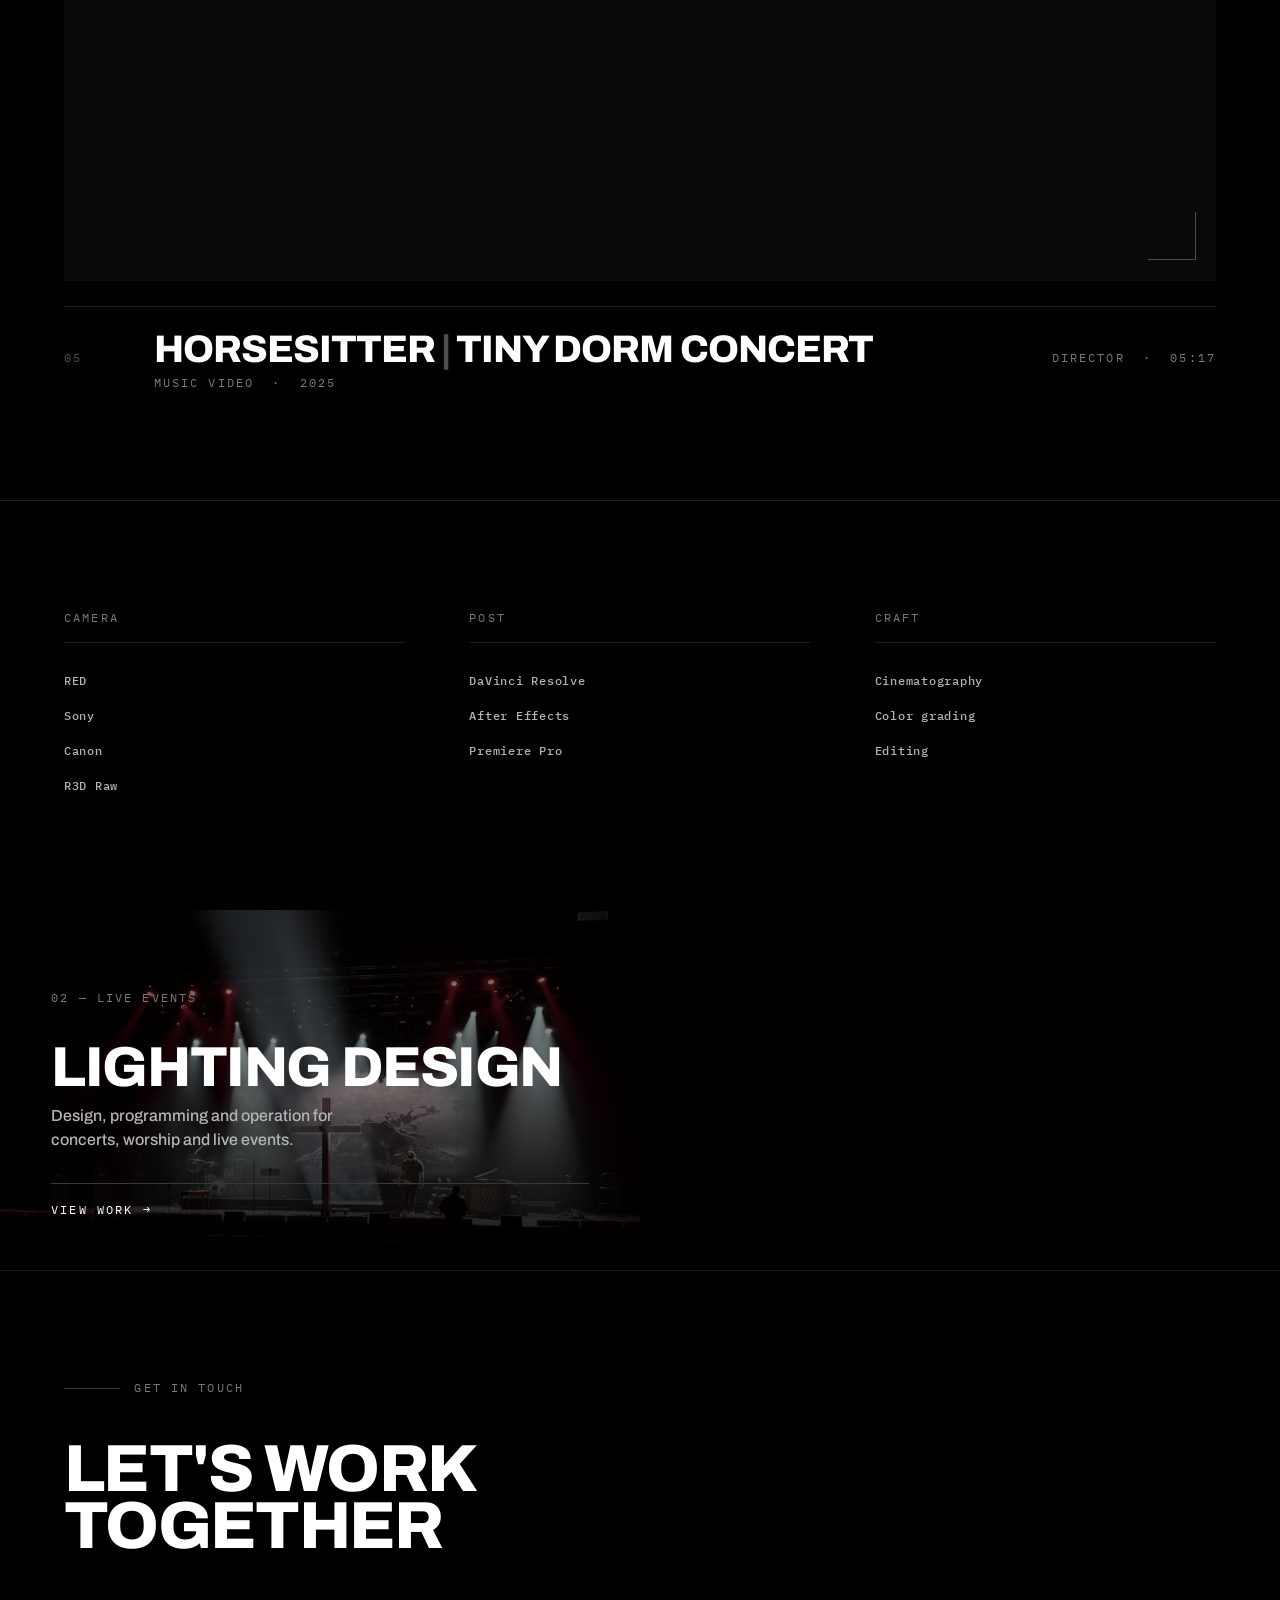
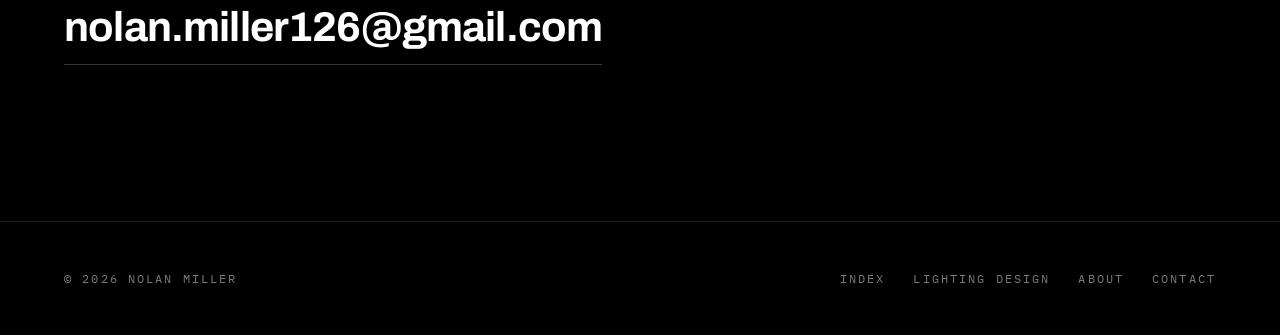
==== commit c692c434: "Rewrite site copy in plain, direct language Replace the poetic taglines and theatre-jargon headings " ====
--- a/cinematography/index.html
+++ b/cinematography/index.html
@@ -44,7 +44,7 @@
   <header class="statement shell motif-host" style="padding-top:clamp(8rem,18vh,12rem)">
     <!-- The aperture this page looks through. Right angles only. -->
     <span class="motif motif--frame" aria-hidden="true"></span>
-    <p class="eyebrow mono">01 — Lens</p>
+    <p class="eyebrow mono">01 — Film &amp; video</p>
     <h1 class="display d-page">Cinematography</h1>
     <p class="lede" style="margin-top:clamp(1.5rem,4vw,2.5rem)">
       Director of photography and editor. Short film, music video and branded work — shot on
@@ -208,11 +208,11 @@
                sizes="100vw" alt="" width="1200" height="900" loading="lazy" decoding="async">
         </picture>
       </div>
-      <p class="panel-index mono">02 — Room</p>
+      <p class="panel-index mono">02 — Live events</p>
       <h2 class="display d-lg panel-title">Lighting Design</h2>
       <p class="panel-sub">Design, programming and operation for concerts, worship and live events.</p>
       <span class="panel-go mono mono--lit">
-        <span>View the work</span>
+        <span>View work</span>
         <span class="arw" aria-hidden="true">&rarr;</span>
       </span>
     </a>
@@ -220,7 +220,7 @@
 
   <section class="contact shell" id="contact">
     <p class="eyebrow mono reveal">Get in touch</p>
-    <h2 class="display d-lg reveal reveal-1">Let's make<br>something</h2>
+    <h2 class="display d-lg reveal reveal-1">Let's work<br>together</h2>
     <a class="contact-mail reveal reveal-2" href="mailto:nolan.miller126@gmail.com">nolan.miller126@gmail.com</a>
   </section>
 
@@ -237,6 +237,5 @@
 </footer>
 
 <script src="/assets/site.js" defer></script>
-<script defer src="https://cdn.vercel-insights.com/v1/script.js"></script>
 </body>
 </html>
